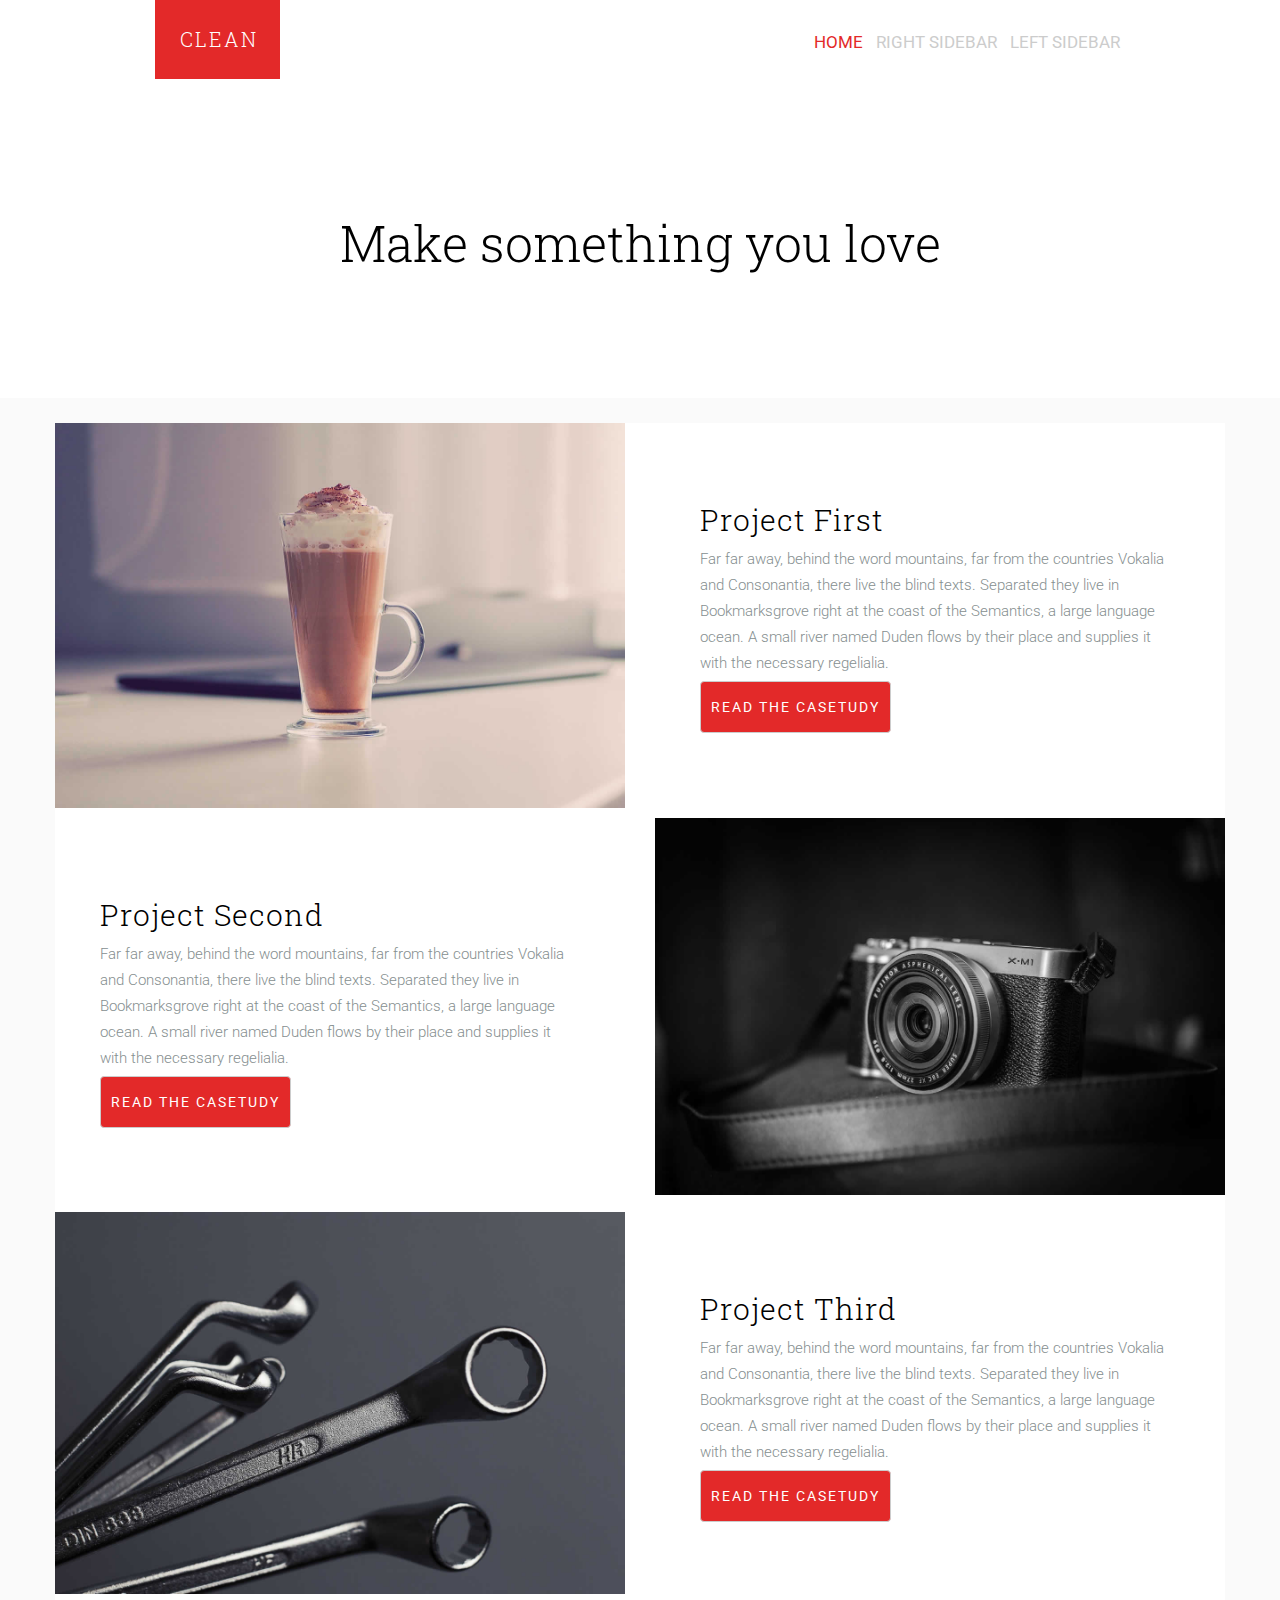
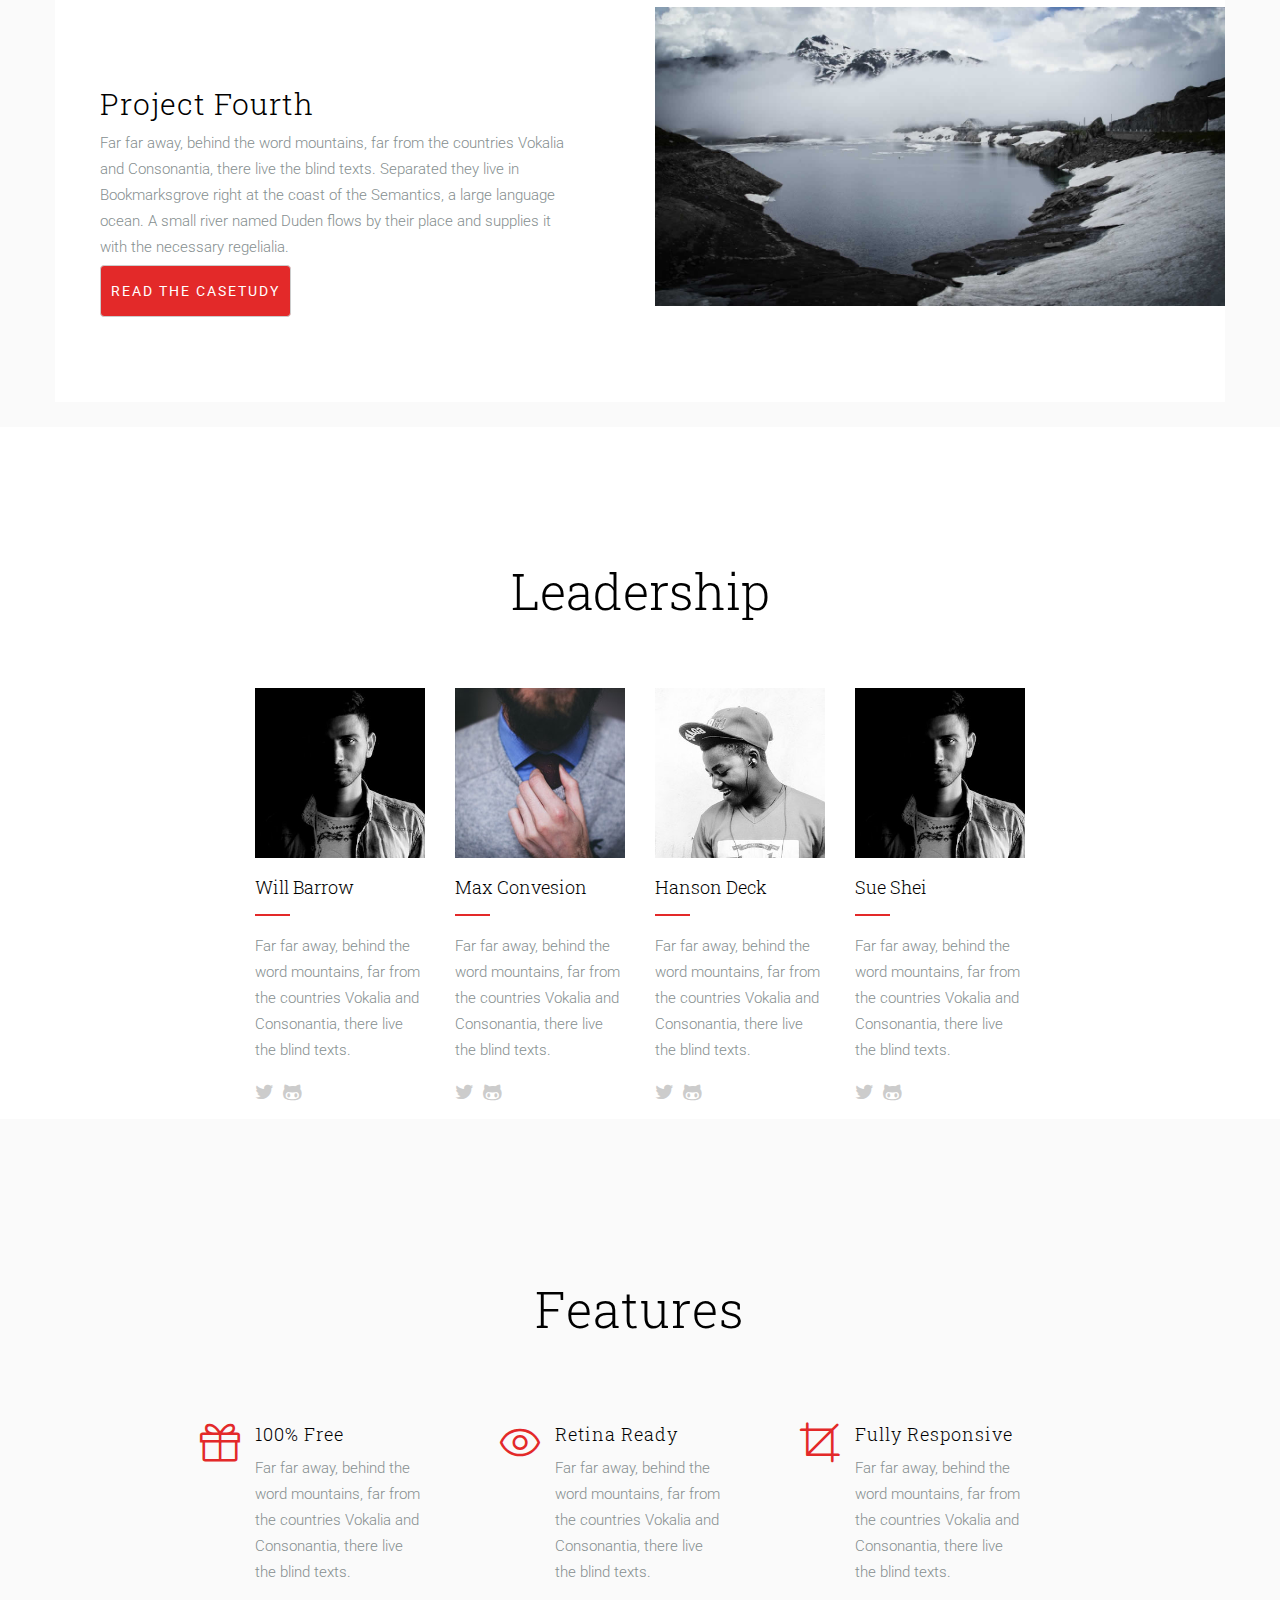
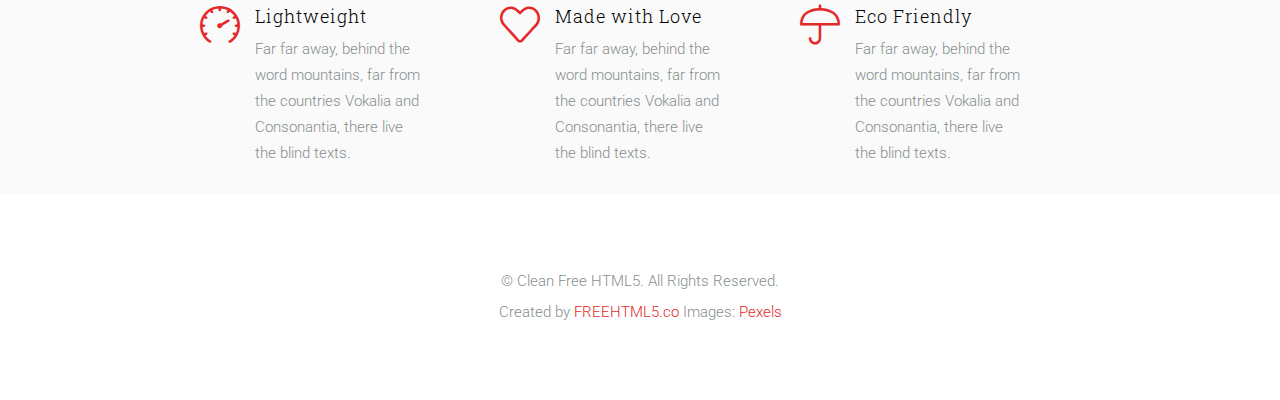
==== index.html @ eae1243b "changes with classes and styles" ====
<!doctype>
<html lang="en">
<head>
    <meta charset="UTF-8">
    <meta name="viewport"
          content="width=device-width, user-scalable=no, initial-scale=1.0, maximum-scale=1.0, minimum-scale=1.0">
    <meta http-equiv="X-UA-Compatible" content="ie=edge">
    <link href="css/bootstrap.min.css" rel="stylesheet">
    <link rel="stylesheet" type="text/css" href="css/styles.css">
    <link rel="stylesheet" type="text/css" href="css/icomoon.css">
    <link rel="stylesheet" type="text/css" href="css/animate.css">
    <link rel="stylesheet" type="text/css" href="css/simple-line-icons.css">
    <link rel="stylesheet" href="fonts/fonts-awesome/css/font-awesome.min.css">
    <link href='http://fonts.googleapis.com/css?family=Roboto:400,300,100,500' rel='stylesheet' type='text/css'>
    <link href='http://fonts.googleapis.com/css?family=Roboto+Slab:400,300,100,500' rel='stylesheet' type='text/css'>

    <title>Site_with_bootstrap</title>
</head>
<body>

<div class="container">
    <div class="row">
        <div class="col-md-1 col-md-offset-1">
            <div>CLEAN</div>
        </div>
        <div class="col-md-9">
            <ul class="list-inline">
                <li>
                    <a class="active" href="index.html">HOME</a></li>
                <li>
                    <a href="right-sidebar.html">RIGHT SIDEBAR</a></li>
                <li>
                    <a href="left-sidebar.html">LEFT SIDEBAR</a></li>
            </ul>
        </div>
    </div>
    <h1 class="center-block">Make something you love</h1>
</div>

<div class="main_col second-color-bg">
    <div class="container main-color-bg">
        <div class="row">
            <div class="col-md-6">
                <img src="img/img_1.jpg" class="img-responsive" alt="Responsive image">
            </div>
            <div class="col-md-6 padding">
                <h2>Project First</h2>
                <p>
                    Far far away, behind the word mountains, far from the countries Vokalia and Consonantia, there live
                    the blind texts. Separated they live in Bookmarksgrove right at the coast of the Semantics, a large
                    language ocean. A small river named Duden flows by their place and supplies it with the necessary
                    regelialia.
                </p>
                <p>
                    <a class="btn btn-default" href="#" role="button">READ THE CASETUDY</a>
                </p>
            </div>
        </div>


        <div class="row">
            <div class="col-md-6 padding">
                <h2>Project Second</h2>
                <p>
                    Far far away, behind the word mountains, far from the countries Vokalia and Consonantia, there live
                    the blind texts. Separated they live in Bookmarksgrove right at the coast of the Semantics, a large
                    language ocean. A small river named Duden flows by their place and supplies it with the necessary
                    regelialia.
                </p>
                <p>
                    <a class="btn btn-default" href="#" role="button">READ THE CASETUDY</a>
                </p>
            </div>
            <div class="col-md-6">
                <img src="img/img_2.jpg" class="img-responsive" alt="Responsive image">
            </div>
        </div>


        <div class="row">
            <div class="col-md-6">
                <img src="img/img_3.jpg" class="img-responsive" alt="Responsive image">
            </div>
            <div class="col-md-6 padding">
                <h2>Project Third</h2>
                <p>
                    Far far away, behind the word mountains, far from the countries Vokalia and Consonantia, there live
                    the blind texts. Separated they live in Bookmarksgrove right at the coast of the Semantics, a large
                    language ocean. A small river named Duden flows by their place and supplies it with the necessary
                    regelialia.
                </p>
                <p>
                    <a class="btn btn-default" href="#" role="button">READ THE CASETUDY</a>
                </p>
            </div>
        </div>

        <div class="row">
            <div class="col-md-6 padding">
                <h2>Project Fourth</h2>
                <p>
                    Far far away, behind the word mountains, far from the countries Vokalia and Consonantia, there live
                    the blind texts. Separated they live in Bookmarksgrove right at the coast of the Semantics, a large
                    language ocean. A small river named Duden flows by their place and supplies it with the necessary
                    regelialia.
                </p>
                <p>
                    <a class="btn btn-default" href="#" role="button">READ THE CASETUDY</a>
                </p>
            </div>
            <div class="col-md-6">
                <img src="img/img_4.jpg" class="img-responsive" alt="Responsive image">
            </div>
        </div>
    </div>
</div>

<div class="container">
    <h1 class="center-block padding-bottom">Leadership</h1>
    <div class="row inline-img">

        <div class="col-md-2 col-md-offset-2">
            <img src="img/user.jpg" class="img-responsive" alt="Responsive image">
            <h3>Will Barrow</h3>
            <p>Far far away, behind the word mountains, far from the countries Vokalia and Consonantia, there live the
                blind texts.</p>
            <a href="#"><i class="fa fa-twitter" aria-hidden="true"></i></a>
            <a href="#"><i class="fa fa-github-alt" aria-hidden="true"></i></a>
        </div>
        <div class="col-md-2">
            <img src="img/user_2.jpg" class="img-responsive" alt="Responsive image">
            <h3>Max Convesion</h3>
            <p>Far far away, behind the word mountains, far from the countries Vokalia and Consonantia, there live the
                blind texts.</p>
            <a href="#"><i class="fa fa-twitter" aria-hidden="true"></i></a>
            <a href="#"><i class="fa fa-github-alt" aria-hidden="true"></i></a>
        </div>
        <div class="col-md-2 ">
            <img src="img/user_3.jpg" class="img-responsive" alt="Responsive image">
            <h3>Hanson Deck</h3>
            <p>Far far away, behind the word mountains, far from the countries Vokalia and Consonantia, there live the
                blind texts.</p>
            <a href="#"><i class="fa fa-twitter" aria-hidden="true"></i></a>
            <a href="#"><i class="fa fa-github-alt" aria-hidden="true"></i></a>
        </div>
        <div class="col-md-2 ">
            <img src="img/user.jpg" class="img-responsive" alt="Responsive image">
            <h3>Sue Shei</h3>
            <p>Far far away, behind the word mountains, far from the countries Vokalia and Consonantia, there live the
                blind texts.</p>
            <a href="#"><i class="fa fa-twitter" aria-hidden="true"></i></a>
            <a href="#"><i class="fa fa-github-alt" aria-hidden="true"></i></a>
        </div>

    </div>
</div>
<div class="main_col second-color-bg">
    <div class="container ">
        <h1 class="center-block padding-bottom">Features</h1>
        <div class="row columns">

            <div class="col-md-2 col-md-offset-2">
                <i class="icon-present"></i>
                <h3>100% Free</h3>
                <p>Far far away, behind the word mountains, far from the countries Vokalia and Consonantia, there
                    live the blind texts.</p>
            </div>
            <div class="col-md-2 col-md-offset-1">
                <i class="icon-eye"></i>
                <div><h3>Retina Ready</h3>
                    <p>Far far away, behind the word mountains, far from the countries Vokalia and Consonantia, there
                        live
                        the blind texts.</p>
                </div>
            </div>
            <div class="col-md-2 col-md-offset-1">
                <div><i class="icon-crop"></i></div>
                <div><h3>Fully Responsive</h3>
                    <p>Far far away, behind the word mountains, far from the countries Vokalia and Consonantia, there
                        live
                        the blind texts.</p>
                </div>
            </div>
        </div>
        <div class="row columns">
            <div class="col-md-2 col-md-offset-2">
                <div><i class="icon-speedometer"></i></div>
                <div><h3>Lightweight</h3>
                    <p>Far far away, behind the word mountains, far from the countries Vokalia and Consonantia, there
                        live
                        the blind texts.</p>
                </div>
            </div>
            <div class="col-md-2 col-md-offset-1">
                <div><i class="icon-heart"></i></div>
                <div><h3>Made with Love</h3>
                    <p>Far far away, behind the word mountains, far from the countries Vokalia and Consonantia, there
                        live
                        the blind texts.</p>
                </div>
            </div>
            <div class="col-md-2 col-md-offset-1">
                <div><i class="icon-umbrella"></i></div>
                <div><h3>Eco Friendly</h3>
                    <p>Far far away, behind the word mountains, far from the countries Vokalia and Consonantia, there
                        live
                        the blind texts.</p>
                </div>
            </div>
        </div>
    </div>

</div>

<footer class="text-center">
    <div><p>© Clean Free HTML5. All Rights Reserved.</p>
        <p>  Created by
            <a href="http://freehtml5.co/"> FREEHTML5.co</a> Images: <a href="http://pexels.com/"> Pexels</a></p>
    </div>
</footer>
</body>
</html>
---- css/styles.css ----
@font-face {
    font-family: 'icomoon';
    src: url("../fonts/icomoon/icomoon.eot");
    src: url("../fonts/icomoon/icomoon.eot") format("embedded-opentype"),
    url("../fonts/icomoon/icomoon.ttf") format("truetype"),
    url("../fonts/icomoon/icomoon.woff") format("woff"),
    url("../fonts/icomoon/icomoon.svg") format("svg");
    font-weight: normal;
    font-style: normal;
}
body {
    font-family: "Roboto", arial, sans-serif;
    font-weight: 300;
    color: #868f90;

    /*-webkit-tap-highlight-color: transparent; стосується моб девайсів,
    при тапі на лін появляється бек граунд і при відпущенні він зникає. ця поведінка
    є дефолтною і щоб цю підсвітку забрати потрібне це правило*/
}
h1, h2, h3{
    font-family: "Roboto Slab", arial, sans-serif;
    font-weight: 300;
    color: #000;
}
h2{
    font-size: 30px;
}
h3{
    font-size: 18px;
}
.col-md-1 div{
    border-radius: 0;
    background-color: #e32929;
    color: white;
    padding:25px;
    font-size: 20px;
    font-family: "Roboto Slab", arial, sans-serif;
    letter-spacing: 2px;
    width: 125px;
}
.list-inline{
    text-align: right;
    padding-top: 30px;
}

.list-inline li{
    font-size: 17px;
    font-weight: 400;
}

.center-block{
    text-align: center;
    color: #000;
    font-size: 50px;
    font-family: "Roboto Slab", arial, sans-serif;
    padding: 10% 0;
}
.list-inline li a:hover, .list-inline li a.active{
    color: #e32929;
}
.list-inline a, .list-inline a:focus, .list-inline a:active, .list-inline a:visited, .list-inline a:hover {
    text-decoration: none;
}
.list-inline a{
    color: #ccc;
}
.second-color-bg {
    background-color: #fafafa;
}
.main_col{
    padding: 2% 0;
}
.main_col .container{
    letter-spacing: 1px;
}
.container p, .main_col p{
    font-size: 20px;
    margin: 5% 0;
    line-height: 36px;
}
.padding{
    padding: 5%;
}
.container{
    padding: 0;
}
.btn{
    background: #e32929;
    margin-bottom: 20px;
    padding: 15px 10px;
    color: #fff;
    letter-spacing: 2px;
}

.inline-img div{
    display: inline-block;
    vertical-align: top;
}
.inline-img .col-md-2 h3:after {
    content: "";
    display: block;
    background-color: #e32929;
    width:35px;
    height: 2px;
    margin: 10% 0;
}
.padding-bottom{
    padding-bottom: 5%;
}
.inline-img p{
    font-size: 15px;
    line-height: 28px;
}
.fa{
    font-size: 20px !important;
    color: #ccc;
    padding: 10% 0;
}
i{
    width: 25px;
    line-height:36px;
}
.columns p, .container p{
    font-size: 15px;
    line-height: 26px;
}
.col-md-2{
    position: relative;
}
.columns i{
    position: absolute;
    left: -20%;
    top: 10%;
    font-size: 40px;
    color: #e32929;
}

footer div{
    margin: 6% 0;
}
footer a:link{
    color: #e32929;
}
footer p{
    font-size: 15px ;
}
/*left and right sidebar*/
.list-check{
    padding: 10px 0;
}
.list-check li:before{
    content: "\e042";
    font-family: 'icomoon';
    position: absolute;
    top: 0;
    left: 0;
    font-size: 18px;
    color: #ccc;
}
.list-check li {
    padding-left: 25px !important;
    position: relative;
    display: block;
    margin-bottom: 10px !important;
    line-height: 20px;
}

.container p, .list-check{
    margin: 1% 0;
    letter-spacing: 0;
}
.col-md-3{
    padding: 0 30px;
}
.main-color-bg{
    background-color: #ffffff !important;
}
---- css/icomoon.css ----
@font-face {
	font-family: 'icomoon';
	src:url('../fonts/icomoon/icomoon.eot?srf3rx');
	src:url('../fonts/icomoon/icomoon.eot?srf3rx#iefix') format('embedded-opentype'),
		url('../fonts/icomoon/icomoon.ttf?srf3rx') format('truetype'),
		url('../fonts/icomoon/icomoon.woff?srf3rx') format('woff'),
		url('../fonts/icomoon/icomoon.svg?srf3rx#icomoon') format('svg');
	font-weight: normal;
	font-style: normal;
}

[class^="icon-"], [class*=" icon-"] {
	font-family: 'icomoon';
	speak: none;
	font-style: normal;
	font-weight: normal;
	font-variant: normal;
	text-transform: none;
	line-height: 1;

	/* Better Font Rendering =========== */
	-webkit-font-smoothing: antialiased;
	-moz-osx-font-smoothing: grayscale;
}

.icon-add-to-list:before {
	content: "\e600";
}
.icon-classic-computer:before {
	content: "\e601";
}
.icon-controller-fast-backward:before {
	content: "\e602";
}
.icon-creative-commons-attribution:before {
	content: "\e603";
}
.icon-creative-commons-noderivs:before {
	content: "\e604";
}
.icon-creative-commons-noncommercial-eu:before {
	content: "\e605";
}
.icon-creative-commons-noncommercial-us:before {
	content: "\e606";
}
.icon-creative-commons-public-domain:before {
	content: "\e607";
}
.icon-creative-commons-remix:before {
	content: "\e608";
}
.icon-creative-commons-share:before {
	content: "\e609";
}
.icon-creative-commons-sharealike:before {
	content: "\e60a";
}
.icon-creative-commons:before {
	content: "\e60b";
}
.icon-document-landscape:before {
	content: "\e60c";
}
.icon-remove-user:before {
	content: "\e60d";
}
.icon-warning:before {
	content: "\e60e";
}
.icon-arrow-bold-down:before {
	content: "\e60f";
}
.icon-arrow-bold-left:before {
	content: "\e610";
}
.icon-arrow-bold-right:before {
	content: "\e611";
}
.icon-arrow-bold-up:before {
	content: "\e612";
}
.icon-arrow-down:before {
	content: "\e613";
}
.icon-arrow-left:before {
	content: "\e614";
}
.icon-arrow-long-down:before {
	content: "\e615";
}
.icon-arrow-long-left:before {
	content: "\e616";
}
.icon-arrow-long-right:before {
	content: "\e617";
}
.icon-arrow-long-up:before {
	content: "\e618";
}
.icon-arrow-right:before {
	content: "\e619";
}
.icon-arrow-up:before {
	content: "\e61a";
}
.icon-arrow-with-circle-down:before {
	content: "\e61b";
}
.icon-arrow-with-circle-left:before {
	content: "\e61c";
}
.icon-arrow-with-circle-right:before {
	content: "\e61d";
}
.icon-arrow-with-circle-up:before {
	content: "\e61e";
}
.icon-bookmark:before {
	content: "\e61f";
}
.icon-bookmarks:before {
	content: "\e620";
}
.icon-chevron-down:before {
	content: "\e621";
}
.icon-chevron-left:before {
	content: "\e622";
}
.icon-chevron-right:before {
	content: "\e623";
}
.icon-chevron-small-down:before {
	content: "\e624";
}
.icon-chevron-small-left:before {
	content: "\e625";
}
.icon-chevron-small-right:before {
	content: "\e626";
}
.icon-chevron-small-up:before {
	content: "\e627";
}
.icon-chevron-thin-down:before {
	content: "\e628";
}
.icon-chevron-thin-left:before {
	content: "\e629";
}
.icon-chevron-thin-right:before {
	content: "\e62a";
}
.icon-chevron-thin-up:before {
	content: "\e62b";
}
.icon-chevron-up:before {
	content: "\e62c";
}
.icon-chevron-with-circle-down:before {
	content: "\e62d";
}
.icon-chevron-with-circle-left:before {
	content: "\e62e";
}
.icon-chevron-with-circle-right:before {
	content: "\e62f";
}
.icon-chevron-with-circle-up:before {
	content: "\e630";
}
.icon-cloud:before {
	content: "\e631";
}
.icon-controller-fast-forward:before {
	content: "\e632";
}
.icon-controller-jump-to-start:before {
	content: "\e633";
}
.icon-controller-next:before {
	content: "\e634";
}
.icon-controller-paus:before {
	content: "\e635";
}
.icon-controller-play:before {
	content: "\e636";
}
.icon-controller-record:before {
	content: "\e637";
}
.icon-controller-stop:before {
	content: "\e638";
}
.icon-controller-volume:before {
	content: "\e639";
}
.icon-dot-single:before {
	content: "\e63a";
}
.icon-dots-three-horizontal:before {
	content: "\e63b";
}
.icon-dots-three-vertical:before {
	content: "\e63c";
}
.icon-dots-two-horizontal:before {
	content: "\e63d";
}
.icon-dots-two-vertical:before {
	content: "\e63e";
}
.icon-download:before {
	content: "\e63f";
}
.icon-emoji-flirt:before {
	content: "\e640";
}
.icon-flow-branch:before {
	content: "\e641";
}
.icon-flow-cascade:before {
	content: "\e642";
}
.icon-flow-line:before {
	content: "\e643";
}
.icon-flow-parallel:before {
	content: "\e644";
}
.icon-flow-tree:before {
	content: "\e645";
}
.icon-install:before {
	content: "\e646";
}
.icon-layers:before {
	content: "\e647";
}
.icon-open-book:before {
	content: "\e648";
}
.icon-resize-100:before {
	content: "\e649";
}
.icon-resize-full-screen:before {
	content: "\e64a";
}
.icon-save:before {
	content: "\e64b";
}
.icon-select-arrows:before {
	content: "\e64c";
}
.icon-sound-mute:before {
	content: "\e64d";
}
.icon-sound:before {
	content: "\e64e";
}
.icon-trash:before {
	content: "\e64f";
}
.icon-triangle-down:before {
	content: "\e650";
}
.icon-triangle-left:before {
	content: "\e651";
}
.icon-triangle-right:before {
	content: "\e652";
}
.icon-triangle-up:before {
	content: "\e653";
}
.icon-uninstall:before {
	content: "\e654";
}
.icon-upload-to-cloud:before {
	content: "\e655";
}
.icon-upload:before {
	content: "\e656";
}
.icon-add-user:before {
	content: "\e657";
}
.icon-address:before {
	content: "\e658";
}
.icon-adjust:before {
	content: "\e659";
}
.icon-air:before {
	content: "\e65a";
}
.icon-aircraft-landing:before {
	content: "\e65b";
}
.icon-aircraft-take-off:before {
	content: "\e65c";
}
.icon-aircraft:before {
	content: "\e65d";
}
.icon-align-bottom:before {
	content: "\e65e";
}
.icon-align-horizontal-middle:before {
	content: "\e65f";
}
.icon-align-left:before {
	content: "\e660";
}
.icon-align-right:before {
	content: "\e661";
}
.icon-align-top:before {
	content: "\e662";
}
.icon-align-vertical-middle:before {
	content: "\e663";
}
.icon-archive:before {
	content: "\e664";
}
.icon-area-graph:before {
	content: "\e665";
}
.icon-attachment:before {
	content: "\e666";
}
.icon-awareness-ribbon:before {
	content: "\e667";
}
.icon-back-in-time:before {
	content: "\e668";
}
.icon-back:before {
	content: "\e669";
}
.icon-bar-graph:before {
	content: "\e66a";
}
.icon-battery:before {
	content: "\e66b";
}
.icon-beamed-note:before {
	content: "\e66c";
}
.icon-bell:before {
	content: "\e66d";
}
.icon-blackboard:before {
	content: "\e66e";
}
.icon-block:before {
	content: "\e66f";
}
.icon-book:before {
	content: "\e670";
}
.icon-bowl:before {
	content: "\e671";
}
.icon-box:before {
	content: "\e672";
}
.icon-briefcase:before {
	content: "\e673";
}
.icon-browser:before {
	content: "\e674";
}
.icon-brush:before {
	content: "\e675";
}
.icon-bucket:before {
	content: "\e676";
}
.icon-cake:before {
	content: "\e677";
}
.icon-calculator:before {
	content: "\e678";
}
.icon-calendar:before {
	content: "\e679";
}
.icon-camera:before {
	content: "\e67a";
}
.icon-ccw:before {
	content: "\e67b";
}
.icon-chat:before {
	content: "\e67c";
}
.icon-check:before {
	content: "\e67d";
}
.icon-circle-with-cross:before {
	content: "\e67e";
}
.icon-circle-with-minus:before {
	content: "\e67f";
}
.icon-circle-with-plus:before {
	content: "\e680";
}
.icon-circle:before {
	content: "\e681";
}
.icon-circular-graph:before {
	content: "\e682";
}
.icon-clapperboard:before {
	content: "\e683";
}
.icon-clipboard:before {
	content: "\e684";
}
.icon-clock:before {
	content: "\e685";
}
.icon-code:before {
	content: "\e686";
}
.icon-cog:before {
	content: "\e687";
}
.icon-colours:before {
	content: "\e688";
}
.icon-compass:before {
	content: "\e689";
}
.icon-copy:before {
	content: "\e68a";
}
.icon-credit-card:before {
	content: "\e68b";
}
.icon-credit:before {
	content: "\e68c";
}
.icon-cross:before {
	content: "\e68d";
}
.icon-cup:before {
	content: "\e68e";
}
.icon-cw:before {
	content: "\e68f";
}
.icon-cycle:before {
	content: "\e690";
}
.icon-database:before {
	content: "\e691";
}
.icon-dial-pad:before {
	content: "\e692";
}
.icon-direction:before {
	content: "\e693";
}
.icon-document:before {
	content: "\e694";
}
.icon-documents:before {
	content: "\e695";
}
.icon-drink:before {
	content: "\e696";
}
.icon-drive:before {
	content: "\e697";
}
.icon-drop:before {
	content: "\e698";
}
.icon-edit:before {
	content: "\e699";
}
.icon-email:before {
	content: "\e69a";
}
.icon-emoji-happy:before {
	content: "\e69b";
}
.icon-emoji-neutral:before {
	content: "\e69c";
}
.icon-emoji-sad:before {
	content: "\e69d";
}
.icon-erase:before {
	content: "\e69e";
}
.icon-eraser:before {
	content: "\e69f";
}
.icon-export:before {
	content: "\e6a0";
}
.icon-eye:before {
	content: "\e6a1";
}
.icon-feather:before {
	content: "\e6a2";
}
.icon-flag:before {
	content: "\e6a3";
}
.icon-flash:before {
	content: "\e6a4";
}
.icon-flashlight:before {
	content: "\e6a5";
}
.icon-flat-brush:before {
	content: "\e6a6";
}
.icon-folder-images:before {
	content: "\e6a7";
}
.icon-folder-music:before {
	content: "\e6a8";
}
.icon-folder-video:before {
	content: "\e6a9";
}
.icon-folder:before {
	content: "\e6aa";
}
.icon-forward:before {
	content: "\e6ab";
}
.icon-funnel:before {
	content: "\e6ac";
}
.icon-game-controller:before {
	content: "\e6ad";
}
.icon-gauge:before {
	content: "\e6ae";
}
.icon-globe:before {
	content: "\e6af";
}
.icon-graduation-cap:before {
	content: "\e6b0";
}
.icon-grid:before {
	content: "\e6b1";
}
.icon-hair-cross:before {
	content: "\e6b2";
}
.icon-hand:before {
	content: "\e6b3";
}
.icon-heart-outlined:before {
	content: "\e6b4";
}
.icon-heart:before {
	content: "\e6b5";
}
.icon-help-with-circle:before {
	content: "\e6b6";
}
.icon-help:before {
	content: "\e6b7";
}
.icon-home:before {
	content: "\e6b8";
}
.icon-hour-glass:before {
	content: "\e6b9";
}
.icon-image-inverted:before {
	content: "\e6ba";
}
.icon-image:before {
	content: "\e6bb";
}
.icon-images:before {
	content: "\e6bc";
}
.icon-inbox:before {
	content: "\e6bd";
}
.icon-infinity:before {
	content: "\e6be";
}
.icon-info-with-circle:before {
	content: "\e6bf";
}
.icon-info:before {
	content: "\e6c0";
}
.icon-key:before {
	content: "\e6c1";
}
.icon-keyboard:before {
	content: "\e6c2";
}
.icon-lab-flask:before {
	content: "\e6c3";
}
.icon-landline:before {
	content: "\e6c4";
}
.icon-language:before {
	content: "\e6c5";
}
.icon-laptop:before {
	content: "\e6c6";
}
.icon-leaf:before {
	content: "\e6c7";
}
.icon-level-down:before {
	content: "\e6c8";
}
.icon-level-up:before {
	content: "\e6c9";
}
.icon-lifebuoy:before {
	content: "\e6ca";
}
.icon-light-bulb:before {
	content: "\e6cb";
}
.icon-light-down:before {
	content: "\e6cc";
}
.icon-light-up:before {
	content: "\e6cd";
}
.icon-line-graph:before {
	content: "\e6ce";
}
.icon-link:before {
	content: "\e6cf";
}
.icon-list:before {
	content: "\e6d0";
}
.icon-location-pin:before {
	content: "\e6d1";
}
.icon-location:before {
	content: "\e6d2";
}
.icon-lock-open:before {
	content: "\e6d3";
}
.icon-lock:before {
	content: "\e6d4";
}
.icon-log-out:before {
	content: "\e6d5";
}
.icon-login:before {
	content: "\e6d6";
}
.icon-loop:before {
	content: "\e6d7";
}
.icon-magnet:before {
	content: "\e6d8";
}
.icon-magnifying-glass:before {
	content: "\e6d9";
}
.icon-mail:before {
	content: "\e6da";
}
.icon-man:before {
	content: "\e6db";
}
.icon-map:before {
	content: "\e6dc";
}
.icon-mask:before {
	content: "\e6dd";
}
.icon-medal:before {
	content: "\e6de";
}
.icon-megaphone:before {
	content: "\e6df";
}
.icon-menu:before {
	content: "\e6e0";
}
.icon-message:before {
	content: "\e6e1";
}
.icon-mic:before {
	content: "\e6e2";
}
.icon-minus:before {
	content: "\e6e3";
}
.icon-mobile:before {
	content: "\e6e4";
}
.icon-modern-mic:before {
	content: "\e6e5";
}
.icon-moon:before {
	content: "\e6e6";
}
.icon-mouse:before {
	content: "\e6e7";
}
.icon-music:before {
	content: "\e6e8";
}
.icon-network:before {
	content: "\e6e9";
}
.icon-new-message:before {
	content: "\e6ea";
}
.icon-new:before {
	content: "\e6eb";
}
.icon-news:before {
	content: "\e6ec";
}
.icon-note:before {
	content: "\e6ed";
}
.icon-notification:before {
	content: "\e6ee";
}
.icon-old-mobile:before {
	content: "\e6ef";
}
.icon-old-phone:before {
	content: "\e6f0";
}
.icon-palette:before {
	content: "\e6f1";
}
.icon-paper-plane:before {
	content: "\e6f2";
}
.icon-pencil:before {
	content: "\e6f3";
}
.icon-phone:before {
	content: "\e6f4";
}
.icon-pie-chart:before {
	content: "\e6f5";
}
.icon-pin:before {
	content: "\e6f6";
}
.icon-plus:before {
	content: "\e6f7";
}
.icon-popup:before {
	content: "\e6f8";
}
.icon-power-plug:before {
	content: "\e6f9";
}
.icon-price-ribbon:before {
	content: "\e6fa";
}
.icon-price-tag:before {
	content: "\e6fb";
}
.icon-print:before {
	content: "\e6fc";
}
.icon-progress-empty:before {
	content: "\e6fd";
}
.icon-progress-full:before {
	content: "\e6fe";
}
.icon-progress-one:before {
	content: "\e6ff";
}
.icon-progress-two:before {
	content: "\e700";
}
.icon-publish:before {
	content: "\e701";
}
.icon-quote:before {
	content: "\e702";
}
.icon-radio:before {
	content: "\e703";
}
.icon-reply-all:before {
	content: "\e704";
}
.icon-reply:before {
	content: "\e705";
}
.icon-retweet:before {
	content: "\e706";
}
.icon-rocket:before {
	content: "\e707";
}
.icon-round-brush:before {
	content: "\e708";
}
.icon-rss:before {
	content: "\e709";
}
.icon-ruler:before {
	content: "\e70a";
}
.icon-scissors:before {
	content: "\e70b";
}
.icon-share-alternitive:before {
	content: "\e70c";
}
.icon-share:before {
	content: "\e70d";
}
.icon-shareable:before {
	content: "\e70e";
}
.icon-shield:before {
	content: "\e70f";
}
.icon-shop:before {
	content: "\e710";
}
.icon-shopping-bag:before {
	content: "\e711";
}
.icon-shopping-basket:before {
	content: "\e712";
}
.icon-shopping-cart:before {
	content: "\e713";
}
.icon-shuffle:before {
	content: "\e714";
}
.icon-signal:before {
	content: "\e715";
}
.icon-sound-mix:before {
	content: "\e716";
}
.icon-sports-club:before {
	content: "\e717";
}
.icon-spreadsheet:before {
	content: "\e718";
}
.icon-squared-cross:before {
	content: "\e719";
}
.icon-squared-minus:before {
	content: "\e71a";
}
.icon-squared-plus:before {
	content: "\e71b";
}
.icon-star-outlined:before {
	content: "\e71c";
}
.icon-star:before {
	content: "\e71d";
}
.icon-stopwatch:before {
	content: "\e71e";
}
.icon-suitcase:before {
	content: "\e71f";
}
.icon-swap:before {
	content: "\e720";
}
.icon-sweden:before {
	content: "\e721";
}
.icon-switch:before {
	content: "\e722";
}
.icon-tablet:before {
	content: "\e723";
}
.icon-tag:before {
	content: "\e724";
}
.icon-text-document-inverted:before {
	content: "\e725";
}
.icon-text-document:before {
	content: "\e726";
}
.icon-text:before {
	content: "\e727";
}
.icon-thermometer:before {
	content: "\e728";
}
.icon-thumbs-down:before {
	content: "\e729";
}
.icon-thumbs-up:before {
	content: "\e72a";
}
.icon-thunder-cloud:before {
	content: "\e72b";
}
.icon-ticket:before {
	content: "\e72c";
}
.icon-time-slot:before {
	content: "\e72d";
}
.icon-tools:before {
	content: "\e72e";
}
.icon-traffic-cone:before {
	content: "\e72f";
}
.icon-tree:before {
	content: "\e730";
}
.icon-trophy:before {
	content: "\e731";
}
.icon-tv:before {
	content: "\e732";
}
.icon-typing:before {
	content: "\e733";
}
.icon-unread:before {
	content: "\e734";
}
.icon-untag:before {
	content: "\e735";
}
.icon-user:before {
	content: "\e736";
}
.icon-users:before {
	content: "\e737";
}
.icon-v-card:before {
	content: "\e738";
}
.icon-video:before {
	content: "\e739";
}
.icon-vinyl:before {
	content: "\e73a";
}
.icon-voicemail:before {
	content: "\e73b";
}
.icon-wallet:before {
	content: "\e73c";
}
.icon-water:before {
	content: "\e73d";
}
.icon-px-with-circle:before {
	content: "\e73e";
}
.icon-px:before {
	content: "\e73f";
}
.icon-basecamp:before {
	content: "\e740";
}
.icon-behance:before {
	content: "\e741";
}
.icon-creative-cloud:before {
	content: "\e742";
}
.icon-dropbox:before {
	content: "\e743";
}
.icon-evernote:before {
	content: "\e744";
}
.icon-flattr:before {
	content: "\e745";
}
.icon-foursquare:before {
	content: "\e746";
}
.icon-google-drive:before {
	content: "\e747";
}
.icon-google-hangouts:before {
	content: "\e748";
}
.icon-grooveshark:before {
	content: "\e749";
}
.icon-icloud:before {
	content: "\e74a";
}
.icon-mixi:before {
	content: "\e74b";
}
.icon-onedrive:before {
	content: "\e74c";
}
.icon-paypal:before {
	content: "\e74d";
}
.icon-picasa:before {
	content: "\e74e";
}
.icon-qq:before {
	content: "\e74f";
}
.icon-rdio-with-circle:before {
	content: "\e750";
}
.icon-renren:before {
	content: "\e751";
}
.icon-scribd:before {
	content: "\e752";
}
.icon-sina-weibo:before {
	content: "\e753";
}
.icon-skype-with-circle:before {
	content: "\e754";
}
.icon-skype:before {
	content: "\e755";
}
.icon-slideshare:before {
	content: "\e756";
}
.icon-smashing:before {
	content: "\e757";
}
.icon-soundcloud:before {
	content: "\e758";
}
.icon-spotify-with-circle:before {
	content: "\e759";
}
.icon-spotify:before {
	content: "\e75a";
}
.icon-swarm:before {
	content: "\e75b";
}
.icon-vine-with-circle:before {
	content: "\e75c";
}
.icon-vine:before {
	content: "\e75d";
}
.icon-vk-alternitive:before {
	content: "\e75e";
}
.icon-vk-with-circle:before {
	content: "\e75f";
}
.icon-vk:before {
	content: "\e760";
}
.icon-xing-with-circle:before {
	content: "\e761";
}
.icon-xing:before {
	content: "\e762";
}
.icon-yelp:before {
	content: "\e763";
}
.icon-dribbble-with-circle:before {
	content: "\e764";
}
.icon-dribbble:before {
	content: "\e765";
}
.icon-facebook-with-circle:before {
	content: "\e766";
}
.icon-facebook:before {
	content: "\e767";
}
.icon-flickr-with-circle:before {
	content: "\e768";
}
.icon-flickr:before {
	content: "\e769";
}
.icon-github-with-circle:before {
	content: "\e76a";
}
.icon-github:before {
	content: "\e76b";
}
.icon-google-with-circle:before {
	content: "\e76c";
}
.icon-google:before {
	content: "\e76d";
}
.icon-instagram-with-circle:before {
	content: "\e76e";
}
.icon-instagram:before {
	content: "\e76f";
}
.icon-lastfm-with-circle:before {
	content: "\e770";
}
.icon-lastfm:before {
	content: "\e771";
}
.icon-linkedin-with-circle:before {
	content: "\e772";
}
.icon-linkedin:before {
	content: "\e773";
}
.icon-pinterest-with-circle:before {
	content: "\e774";
}
.icon-pinterest:before {
	content: "\e775";
}
.icon-rdio:before {
	content: "\e776";
}
.icon-stumbleupon-with-circle:before {
	content: "\e777";
}
.icon-stumbleupon:before {
	content: "\e778";
}
.icon-tumblr-with-circle:before {
	content: "\e779";
}
.icon-tumblr:before {
	content: "\e77a";
}
.icon-twitter-with-circle:before {
	content: "\e77b";
}
.icon-twitter:before {
	content: "\e77c";
}
.icon-vimeo-with-circle:before {
	content: "\e77d";
}
.icon-vimeo:before {
	content: "\e77e";
}
.icon-youtube-with-circle:before {
	content: "\e77f";
}
.icon-youtube:before {
	content: "\e780";
}
.icon-eye2:before {
	content: "\e000";
}
.icon-paper-clip:before {
	content: "\e001";
}
.icon-mail2:before {
	content: "\e002";
}
.icon-toggle:before {
	content: "\e003";
}
.icon-layout:before {
	content: "\e004";
}
.icon-link2:before {
	content: "\e005";
}
.icon-bell2:before {
	content: "\e006";
}
.icon-lock2:before {
	content: "\e007";
}
.icon-unlock:before {
	content: "\e008";
}
.icon-ribbon:before {
	content: "\e009";
}
.icon-image2:before {
	content: "\e010";
}
.icon-signal2:before {
	content: "\e011";
}
.icon-target:before {
	content: "\e012";
}
.icon-clipboard2:before {
	content: "\e013";
}
.icon-clock2:before {
	content: "\e014";
}
.icon-watch:before {
	content: "\e015";
}
.icon-air-play:before {
	content: "\e016";
}
.icon-camera2:before {
	content: "\e017";
}
.icon-video2:before {
	content: "\e018";
}
.icon-disc:before {
	content: "\e019";
}
.icon-printer:before {
	content: "\e020";
}
.icon-monitor:before {
	content: "\e021";
}
.icon-server:before {
	content: "\e022";
}
.icon-cog2:before {
	content: "\e023";
}
.icon-heart2:before {
	content: "\e024";
}
.icon-paragraph:before {
	content: "\e025";
}
.icon-align-justify:before {
	content: "\e026";
}
.icon-align-left2:before {
	content: "\e027";
}
.icon-align-center:before {
	content: "\e028";
}
.icon-align-right2:before {
	content: "\e029";
}
.icon-book2:before {
	content: "\e030";
}
.icon-layers2:before {
	content: "\e031";
}
.icon-stack:before {
	content: "\e032";
}
.icon-stack-2:before {
	content: "\e033";
}
.icon-paper:before {
	content: "\e034";
}
.icon-paper-stack:before {
	content: "\e035";
}
.icon-search:before {
	content: "\e036";
}
.icon-zoom-in:before {
	content: "\e037";
}
.icon-zoom-out:before {
	content: "\e038";
}
.icon-reply2:before {
	content: "\e039";
}
.icon-circle-plus:before {
	content: "\e040";
}
.icon-circle-minus:before {
	content: "\e041";
}
.icon-circle-check:before {
	content: "\e042";
}
.icon-circle-cross:before {
	content: "\e043";
}
.icon-square-plus:before {
	content: "\e044";
}
.icon-square-minus:before {
	content: "\e045";
}
.icon-square-check:before {
	content: "\e046";
}
.icon-square-cross:before {
	content: "\e047";
}
.icon-microphone:before {
	content: "\e048";
}
.icon-record:before {
	content: "\e049";
}
.icon-skip-back:before {
	content: "\e050";
}
.icon-rewind:before {
	content: "\e051";
}
.icon-play:before {
	content: "\e052";
}
.icon-pause:before {
	content: "\e053";
}
.icon-stop:before {
	content: "\e054";
}
.icon-fast-forward:before {
	content: "\e055";
}
.icon-skip-forward:before {
	content: "\e056";
}
.icon-shuffle2:before {
	content: "\e057";
}
.icon-repeat:before {
	content: "\e058";
}
.icon-folder2:before {
	content: "\e059";
}
.icon-umbrella:before {
	content: "\e060";
}
.icon-moon2:before {
	content: "\e061";
}
.icon-thermometer2:before {
	content: "\e062";
}
.icon-drop2:before {
	content: "\e063";
}
.icon-sun:before {
	content: "\e064";
}
.icon-cloud2:before {
	content: "\e065";
}
.icon-cloud-upload:before {
	content: "\e066";
}
.icon-cloud-download:before {
	content: "\e067";
}
.icon-upload2:before {
	content: "\e068";
}
.icon-download2:before {
	content: "\e069";
}
.icon-location2:before {
	content: "\e070";
}
.icon-location-2:before {
	content: "\e071";
}
.icon-map2:before {
	content: "\e072";
}
.icon-battery2:before {
	content: "\e073";
}
.icon-head:before {
	content: "\e074";
}
.icon-briefcase2:before {
	content: "\e075";
}
.icon-speech-bubble:before {
	content: "\e076";
}
.icon-anchor:before {
	content: "\e077";
}
.icon-globe2:before {
	content: "\e078";
}
.icon-box2:before {
	content: "\e079";
}
.icon-reload:before {
	content: "\e080";
}
.icon-share2:before {
	content: "\e081";
}
.icon-marquee:before {
	content: "\e082";
}
.icon-marquee-plus:before {
	content: "\e083";
}
.icon-marquee-minus:before {
	content: "\e084";
}
.icon-tag2:before {
	content: "\e085";
}
.icon-power:before {
	content: "\e086";
}
.icon-command:before {
	content: "\e087";
}
.icon-alt:before {
	content: "\e088";
}
.icon-esc:before {
	content: "\e089";
}
.icon-bar-graph2:before {
	content: "\e090";
}
.icon-bar-graph-2:before {
	content: "\e091";
}
.icon-pie-graph:before {
	content: "\e092";
}
.icon-star2:before {
	content: "\e093";
}
.icon-arrow-left2:before {
	content: "\e094";
}
.icon-arrow-right2:before {
	content: "\e095";
}
.icon-arrow-up2:before {
	content: "\e096";
}
.icon-arrow-down2:before {
	content: "\e097";
}
.icon-volume:before {
	content: "\e098";
}
.icon-mute:before {
	content: "\e099";
}
.icon-content-right:before {
	content: "\e100";
}
.icon-content-left:before {
	content: "\e101";
}
.icon-grid2:before {
	content: "\e102";
}
.icon-grid-2:before {
	content: "\e103";
}
.icon-columns:before {
	content: "\e104";
}
.icon-loader:before {
	content: "\e105";
}
.icon-bag:before {
	content: "\e106";
}
.icon-ban:before {
	content: "\e107";
}
.icon-flag2:before {
	content: "\e108";
}
.icon-trash2:before {
	content: "\e109";
}
.icon-expand:before {
	content: "\e110";
}
.icon-contract:before {
	content: "\e111";
}
.icon-maximize:before {
	content: "\e112";
}
.icon-minimize:before {
	content: "\e113";
}
.icon-plus2:before {
	content: "\e114";
}
.icon-minus2:before {
	content: "\e115";
}
.icon-check2:before {
	content: "\e116";
}
.icon-cross2:before {
	content: "\e117";
}
.icon-move:before {
	content: "\e118";
}
.icon-delete:before {
	content: "\e119";
}
.icon-menu2:before {
	content: "\e120";
}
.icon-archive2:before {
	content: "\e121";
}
.icon-inbox2:before {
	content: "\e122";
}
.icon-outbox:before {
	content: "\e123";
}
.icon-file:before {
	content: "\e124";
}
.icon-file-add:before {
	content: "\e125";
}
.icon-file-subtract:before {
	content: "\e126";
}
.icon-help2:before {
	content: "\e127";
}
.icon-open:before {
	content: "\e128";
}
.icon-ellipsis:before {
	content: "\e129";
}
---- css/simple-line-icons.css ----
@font-face {
  font-family: 'simple-line-icons';
  src:  url('../fonts/simple-line-icons/Simple-Line-Icons.eot?v=2.2.2');
  src:  url('../fonts/simple-line-icons/Simple-Line-Icons.eot?#iefix&v=2.2.2') format('embedded-opentype'),
        url('../fonts/simple-line-icons/Simple-Line-Icons.ttf?v=2.2.2') format('truetype'),
        url('../fonts/simple-line-icons/Simple-Line-Icons.woff2?v=2.2.2') format('woff2'),
        url('../fonts/simple-line-icons/Simple-Line-Icons.woff?v=2.2.2') format('woff'),
        url('../fonts/simple-line-icons/Simple-Line-Icons.svg?v=2.2.2#simple-line-icons') format('svg');
  font-weight: normal;
  font-style: normal;
}
/*
 Use the following CSS code if you want to have a class per icon.
 Instead of a list of all class selectors, you can use the generic [class*="icon-"] selector, but it's slower:
*/
.icon-user,
.icon-people,
.icon-user-female,
.icon-user-follow,
.icon-user-following,
.icon-user-unfollow,
.icon-login,
.icon-logout,
.icon-emotsmile,
.icon-phone,
.icon-call-end,
.icon-call-in,
.icon-call-out,
.icon-map,
.icon-location-pin,
.icon-direction,
.icon-directions,
.icon-compass,
.icon-layers,
.icon-menu,
.icon-list,
.icon-options-vertical,
.icon-options,
.icon-arrow-down,
.icon-arrow-left,
.icon-arrow-right,
.icon-arrow-up,
.icon-arrow-up-circle,
.icon-arrow-left-circle,
.icon-arrow-right-circle,
.icon-arrow-down-circle,
.icon-check,
.icon-clock,
.icon-plus,
.icon-close,
.icon-trophy,
.icon-screen-smartphone,
.icon-screen-desktop,
.icon-plane,
.icon-notebook,
.icon-mustache,
.icon-mouse,
.icon-magnet,
.icon-energy,
.icon-disc,
.icon-cursor,
.icon-cursor-move,
.icon-crop,
.icon-chemistry,
.icon-speedometer,
.icon-shield,
.icon-screen-tablet,
.icon-magic-wand,
.icon-hourglass,
.icon-graduation,
.icon-ghost,
.icon-game-controller,
.icon-fire,
.icon-eyeglass,
.icon-envelope-open,
.icon-envelope-letter,
.icon-bell,
.icon-badge,
.icon-anchor,
.icon-wallet,
.icon-vector,
.icon-speech,
.icon-puzzle,
.icon-printer,
.icon-present,
.icon-playlist,
.icon-pin,
.icon-picture,
.icon-handbag,
.icon-globe-alt,
.icon-globe,
.icon-folder-alt,
.icon-folder,
.icon-film,
.icon-feed,
.icon-drop,
.icon-drawar,
.icon-docs,
.icon-doc,
.icon-diamond,
.icon-cup,
.icon-calculator,
.icon-bubbles,
.icon-briefcase,
.icon-book-open,
.icon-basket-loaded,
.icon-basket,
.icon-bag,
.icon-action-undo,
.icon-action-redo,
.icon-wrench,
.icon-umbrella,
.icon-trash,
.icon-tag,
.icon-support,
.icon-frame,
.icon-size-fullscreen,
.icon-size-actual,
.icon-shuffle,
.icon-share-alt,
.icon-share,
.icon-rocket,
.icon-question,
.icon-pie-chart,
.icon-pencil,
.icon-note,
.icon-loop,
.icon-home,
.icon-grid,
.icon-graph,
.icon-microphone,
.icon-music-tone-alt,
.icon-music-tone,
.icon-earphones-alt,
.icon-earphones,
.icon-equalizer,
.icon-like,
.icon-dislike,
.icon-control-start,
.icon-control-rewind,
.icon-control-play,
.icon-control-pause,
.icon-control-forward,
.icon-control-end,
.icon-volume-1,
.icon-volume-2,
.icon-volume-off,
.icon-calendar,
.icon-bulb,
.icon-chart,
.icon-ban,
.icon-bubble,
.icon-camrecorder,
.icon-camera,
.icon-cloud-download,
.icon-cloud-upload,
.icon-envelope,
.icon-eye,
.icon-flag,
.icon-heart,
.icon-info,
.icon-key,
.icon-link,
.icon-lock,
.icon-lock-open,
.icon-magnifier,
.icon-magnifier-add,
.icon-magnifier-remove,
.icon-paper-clip,
.icon-paper-plane,
.icon-power,
.icon-refresh,
.icon-reload,
.icon-settings,
.icon-star,
.icon-symble-female,
.icon-symbol-male,
.icon-target,
.icon-credit-card,
.icon-paypal,
.icon-social-tumblr,
.icon-social-twitter,
.icon-social-facebook,
.icon-social-instagram,
.icon-social-linkedin,
.icon-social-pinterest,
.icon-social-github,
.icon-social-gplus,
.icon-social-reddit,
.icon-social-skype,
.icon-social-dribbble,
.icon-social-behance,
.icon-social-foursqare,
.icon-social-soundcloud,
.icon-social-spotify,
.icon-social-stumbleupon,
.icon-social-youtube,
.icon-social-dropbox {
  font-family: 'simple-line-icons';
  speak: none;
  font-style: normal;
  font-weight: normal;
  font-variant: normal;
  text-transform: none;
  line-height: 1;
  /* Better Font Rendering =========== */
  -webkit-font-smoothing: antialiased;
  -moz-osx-font-smoothing: grayscale;
}
.icon-user:before {
  content: "\e005";
}
.icon-people:before {
  content: "\e001";
}
.icon-user-female:before {
  content: "\e000";
}
.icon-user-follow:before {
  content: "\e002";
}
.icon-user-following:before {
  content: "\e003";
}
.icon-user-unfollow:before {
  content: "\e004";
}
.icon-login:before {
  content: "\e066";
}
.icon-logout:before {
  content: "\e065";
}
.icon-emotsmile:before {
  content: "\e021";
}
.icon-phone:before {
  content: "\e600";
}
.icon-call-end:before {
  content: "\e048";
}
.icon-call-in:before {
  content: "\e047";
}
.icon-call-out:before {
  content: "\e046";
}
.icon-map:before {
  content: "\e033";
}
.icon-location-pin:before {
  content: "\e096";
}
.icon-direction:before {
  content: "\e042";
}
.icon-directions:before {
  content: "\e041";
}
.icon-compass:before {
  content: "\e045";
}
.icon-layers:before {
  content: "\e034";
}
.icon-menu:before {
  content: "\e601";
}
.icon-list:before {
  content: "\e067";
}
.icon-options-vertical:before {
  content: "\e602";
}
.icon-options:before {
  content: "\e603";
}
.icon-arrow-down:before {
  content: "\e604";
}
.icon-arrow-left:before {
  content: "\e605";
}
.icon-arrow-right:before {
  content: "\e606";
}
.icon-arrow-up:before {
  content: "\e607";
}
.icon-arrow-up-circle:before {
  content: "\e078";
}
.icon-arrow-left-circle:before {
  content: "\e07a";
}
.icon-arrow-right-circle:before {
  content: "\e079";
}
.icon-arrow-down-circle:before {
  content: "\e07b";
}
.icon-check:before {
  content: "\e080";
}
.icon-clock:before {
  content: "\e081";
}
.icon-plus:before {
  content: "\e095";
}
.icon-close:before {
  content: "\e082";
}
.icon-trophy:before {
  content: "\e006";
}
.icon-screen-smartphone:before {
  content: "\e010";
}
.icon-screen-desktop:before {
  content: "\e011";
}
.icon-plane:before {
  content: "\e012";
}
.icon-notebook:before {
  content: "\e013";
}
.icon-mustache:before {
  content: "\e014";
}
.icon-mouse:before {
  content: "\e015";
}
.icon-magnet:before {
  content: "\e016";
}
.icon-energy:before {
  content: "\e020";
}
.icon-disc:before {
  content: "\e022";
}
.icon-cursor:before {
  content: "\e06e";
}
.icon-cursor-move:before {
  content: "\e023";
}
.icon-crop:before {
  content: "\e024";
}
.icon-chemistry:before {
  content: "\e026";
}
.icon-speedometer:before {
  content: "\e007";
}
.icon-shield:before {
  content: "\e00e";
}
.icon-screen-tablet:before {
  content: "\e00f";
}
.icon-magic-wand:before {
  content: "\e017";
}
.icon-hourglass:before {
  content: "\e018";
}
.icon-graduation:before {
  content: "\e019";
}
.icon-ghost:before {
  content: "\e01a";
}
.icon-game-controller:before {
  content: "\e01b";
}
.icon-fire:before {
  content: "\e01c";
}
.icon-eyeglass:before {
  content: "\e01d";
}
.icon-envelope-open:before {
  content: "\e01e";
}
.icon-envelope-letter:before {
  content: "\e01f";
}
.icon-bell:before {
  content: "\e027";
}
.icon-badge:before {
  content: "\e028";
}
.icon-anchor:before {
  content: "\e029";
}
.icon-wallet:before {
  content: "\e02a";
}
.icon-vector:before {
  content: "\e02b";
}
.icon-speech:before {
  content: "\e02c";
}
.icon-puzzle:before {
  content: "\e02d";
}
.icon-printer:before {
  content: "\e02e";
}
.icon-present:before {
  content: "\e02f";
}
.icon-playlist:before {
  content: "\e030";
}
.icon-pin:before {
  content: "\e031";
}
.icon-picture:before {
  content: "\e032";
}
.icon-handbag:before {
  content: "\e035";
}
.icon-globe-alt:before {
  content: "\e036";
}
.icon-globe:before {
  content: "\e037";
}
.icon-folder-alt:before {
  content: "\e039";
}
.icon-folder:before {
  content: "\e089";
}
.icon-film:before {
  content: "\e03a";
}
.icon-feed:before {
  content: "\e03b";
}
.icon-drop:before {
  content: "\e03e";
}
.icon-drawar:before {
  content: "\e03f";
}
.icon-docs:before {
  content: "\e040";
}
.icon-doc:before {
  content: "\e085";
}
.icon-diamond:before {
  content: "\e043";
}
.icon-cup:before {
  content: "\e044";
}
.icon-calculator:before {
  content: "\e049";
}
.icon-bubbles:before {
  content: "\e04a";
}
.icon-briefcase:before {
  content: "\e04b";
}
.icon-book-open:before {
  content: "\e04c";
}
.icon-basket-loaded:before {
  content: "\e04d";
}
.icon-basket:before {
  content: "\e04e";
}
.icon-bag:before {
  content: "\e04f";
}
.icon-action-undo:before {
  content: "\e050";
}
.icon-action-redo:before {
  content: "\e051";
}
.icon-wrench:before {
  content: "\e052";
}
.icon-umbrella:before {
  content: "\e053";
}
.icon-trash:before {
  content: "\e054";
}
.icon-tag:before {
  content: "\e055";
}
.icon-support:before {
  content: "\e056";
}
.icon-frame:before {
  content: "\e038";
}
.icon-size-fullscreen:before {
  content: "\e057";
}
.icon-size-actual:before {
  content: "\e058";
}
.icon-shuffle:before {
  content: "\e059";
}
.icon-share-alt:before {
  content: "\e05a";
}
.icon-share:before {
  content: "\e05b";
}
.icon-rocket:before {
  content: "\e05c";
}
.icon-question:before {
  content: "\e05d";
}
.icon-pie-chart:before {
  content: "\e05e";
}
.icon-pencil:before {
  content: "\e05f";
}
.icon-note:before {
  content: "\e060";
}
.icon-loop:before {
  content: "\e064";
}
.icon-home:before {
  content: "\e069";
}
.icon-grid:before {
  content: "\e06a";
}
.icon-graph:before {
  content: "\e06b";
}
.icon-microphone:before {
  content: "\e063";
}
.icon-music-tone-alt:before {
  content: "\e061";
}
.icon-music-tone:before {
  content: "\e062";
}
.icon-earphones-alt:before {
  content: "\e03c";
}
.icon-earphones:before {
  content: "\e03d";
}
.icon-equalizer:before {
  content: "\e06c";
}
.icon-like:before {
  content: "\e068";
}
.icon-dislike:before {
  content: "\e06d";
}
.icon-control-start:before {
  content: "\e06f";
}
.icon-control-rewind:before {
  content: "\e070";
}
.icon-control-play:before {
  content: "\e071";
}
.icon-control-pause:before {
  content: "\e072";
}
.icon-control-forward:before {
  content: "\e073";
}
.icon-control-end:before {
  content: "\e074";
}
.icon-volume-1:before {
  content: "\e09f";
}
.icon-volume-2:before {
  content: "\e0a0";
}
.icon-volume-off:before {
  content: "\e0a1";
}
.icon-calendar:before {
  content: "\e075";
}
.icon-bulb:before {
  content: "\e076";
}
.icon-chart:before {
  content: "\e077";
}
.icon-ban:before {
  content: "\e07c";
}
.icon-bubble:before {
  content: "\e07d";
}
.icon-camrecorder:before {
  content: "\e07e";
}
.icon-camera:before {
  content: "\e07f";
}
.icon-cloud-download:before {
  content: "\e083";
}
.icon-cloud-upload:before {
  content: "\e084";
}
.icon-envelope:before {
  content: "\e086";
}
.icon-eye:before {
  content: "\e087";
}
.icon-flag:before {
  content: "\e088";
}
.icon-heart:before {
  content: "\e08a";
}
.icon-info:before {
  content: "\e08b";
}
.icon-key:before {
  content: "\e08c";
}
.icon-link:before {
  content: "\e08d";
}
.icon-lock:before {
  content: "\e08e";
}
.icon-lock-open:before {
  content: "\e08f";
}
.icon-magnifier:before {
  content: "\e090";
}
.icon-magnifier-add:before {
  content: "\e091";
}
.icon-magnifier-remove:before {
  content: "\e092";
}
.icon-paper-clip:before {
  content: "\e093";
}
.icon-paper-plane:before {
  content: "\e094";
}
.icon-power:before {
  content: "\e097";
}
.icon-refresh:before {
  content: "\e098";
}
.icon-reload:before {
  content: "\e099";
}
.icon-settings:before {
  content: "\e09a";
}
.icon-star:before {
  content: "\e09b";
}
.icon-symble-female:before {
  content: "\e09c";
}
.icon-symbol-male:before {
  content: "\e09d";
}
.icon-target:before {
  content: "\e09e";
}
.icon-credit-card:before {
  content: "\e025";
}
.icon-paypal:before {
  content: "\e608";
}
.icon-social-tumblr:before {
  content: "\e00a";
}
.icon-social-twitter:before {
  content: "\e009";
}
.icon-social-facebook:before {
  content: "\e00b";
}
.icon-social-instagram:before {
  content: "\e609";
}
.icon-social-linkedin:before {
  content: "\e60a";
}
.icon-social-pinterest:before {
  content: "\e60b";
}
.icon-social-github:before {
  content: "\e60c";
}
.icon-social-gplus:before {
  content: "\e60d";
}
.icon-social-reddit:before {
  content: "\e60e";
}
.icon-social-skype:before {
  content: "\e60f";
}
.icon-social-dribbble:before {
  content: "\e00d";
}
.icon-social-behance:before {
  content: "\e610";
}
.icon-social-foursqare:before {
  content: "\e611";
}
.icon-social-soundcloud:before {
  content: "\e612";
}
.icon-social-spotify:before {
  content: "\e613";
}
.icon-social-stumbleupon:before {
  content: "\e614";
}
.icon-social-youtube:before {
  content: "\e008";
}
.icon-social-dropbox:before {
  content: "\e00c";
}
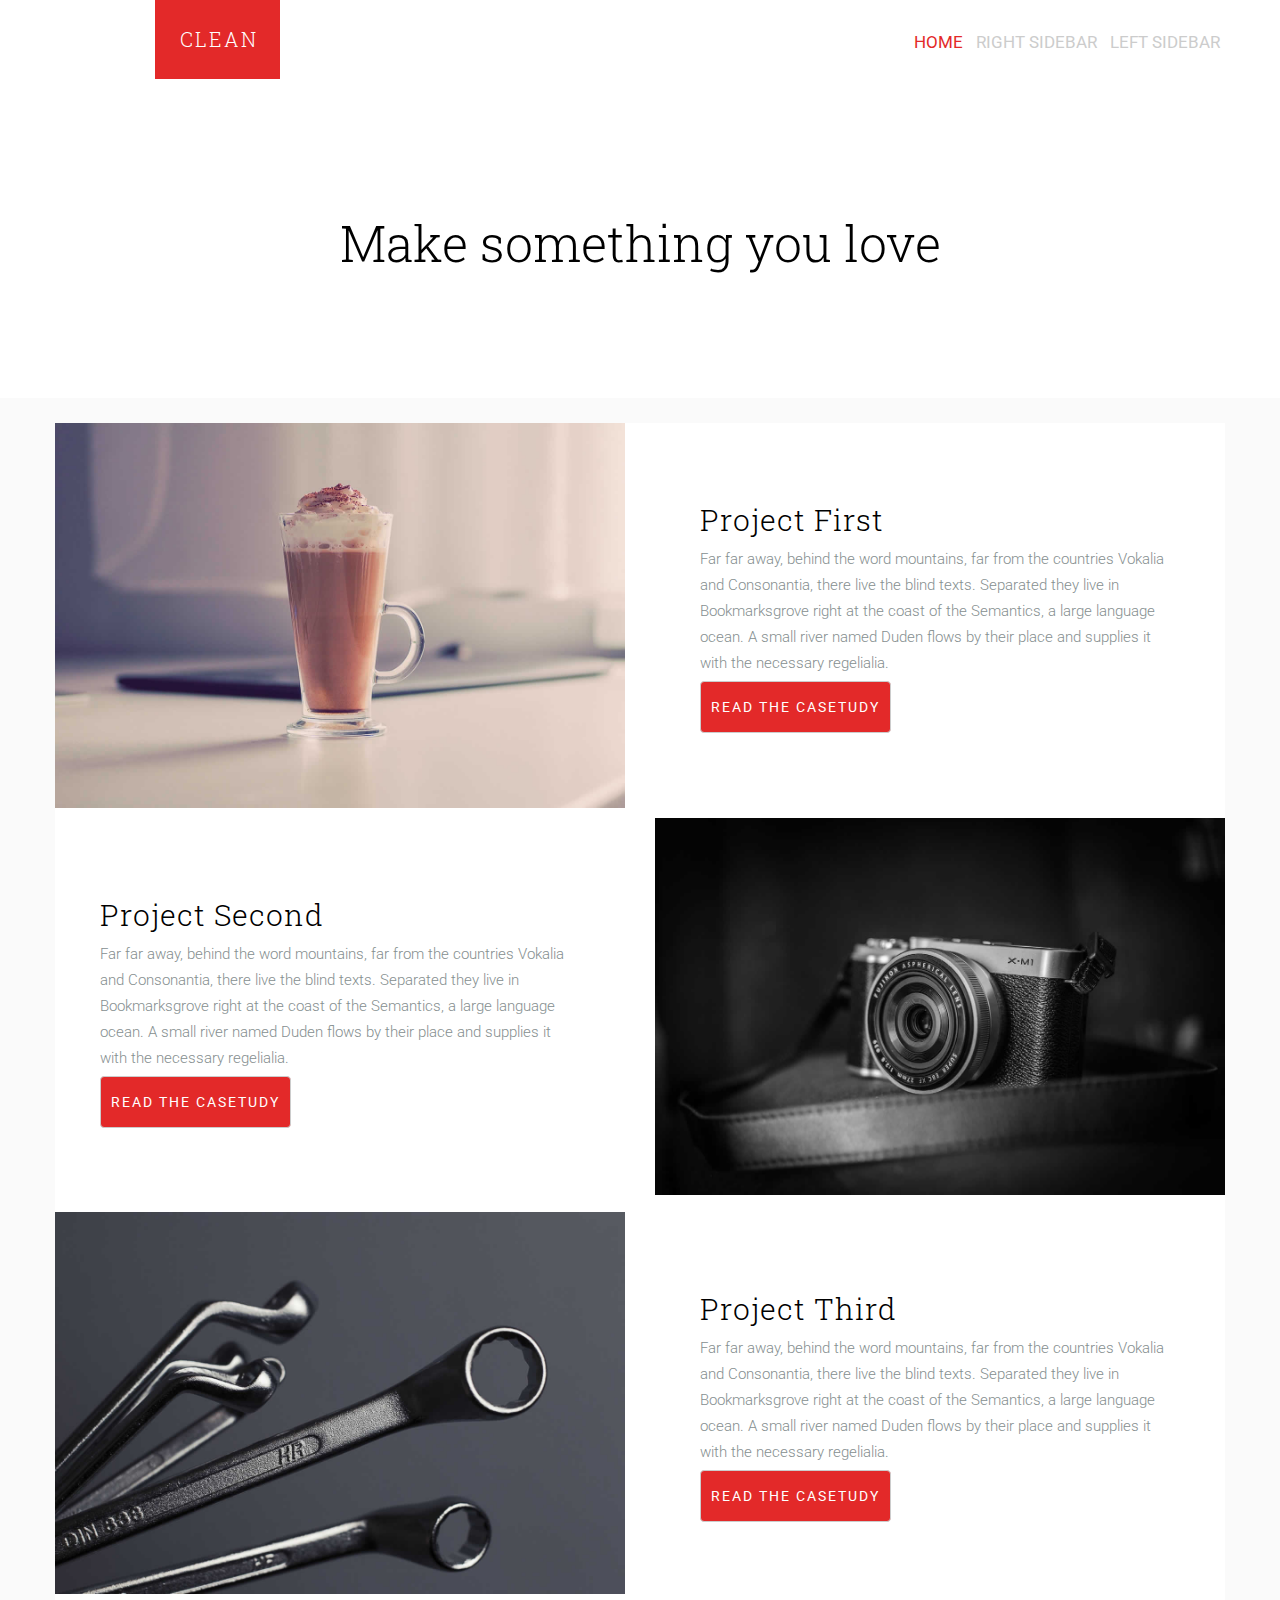
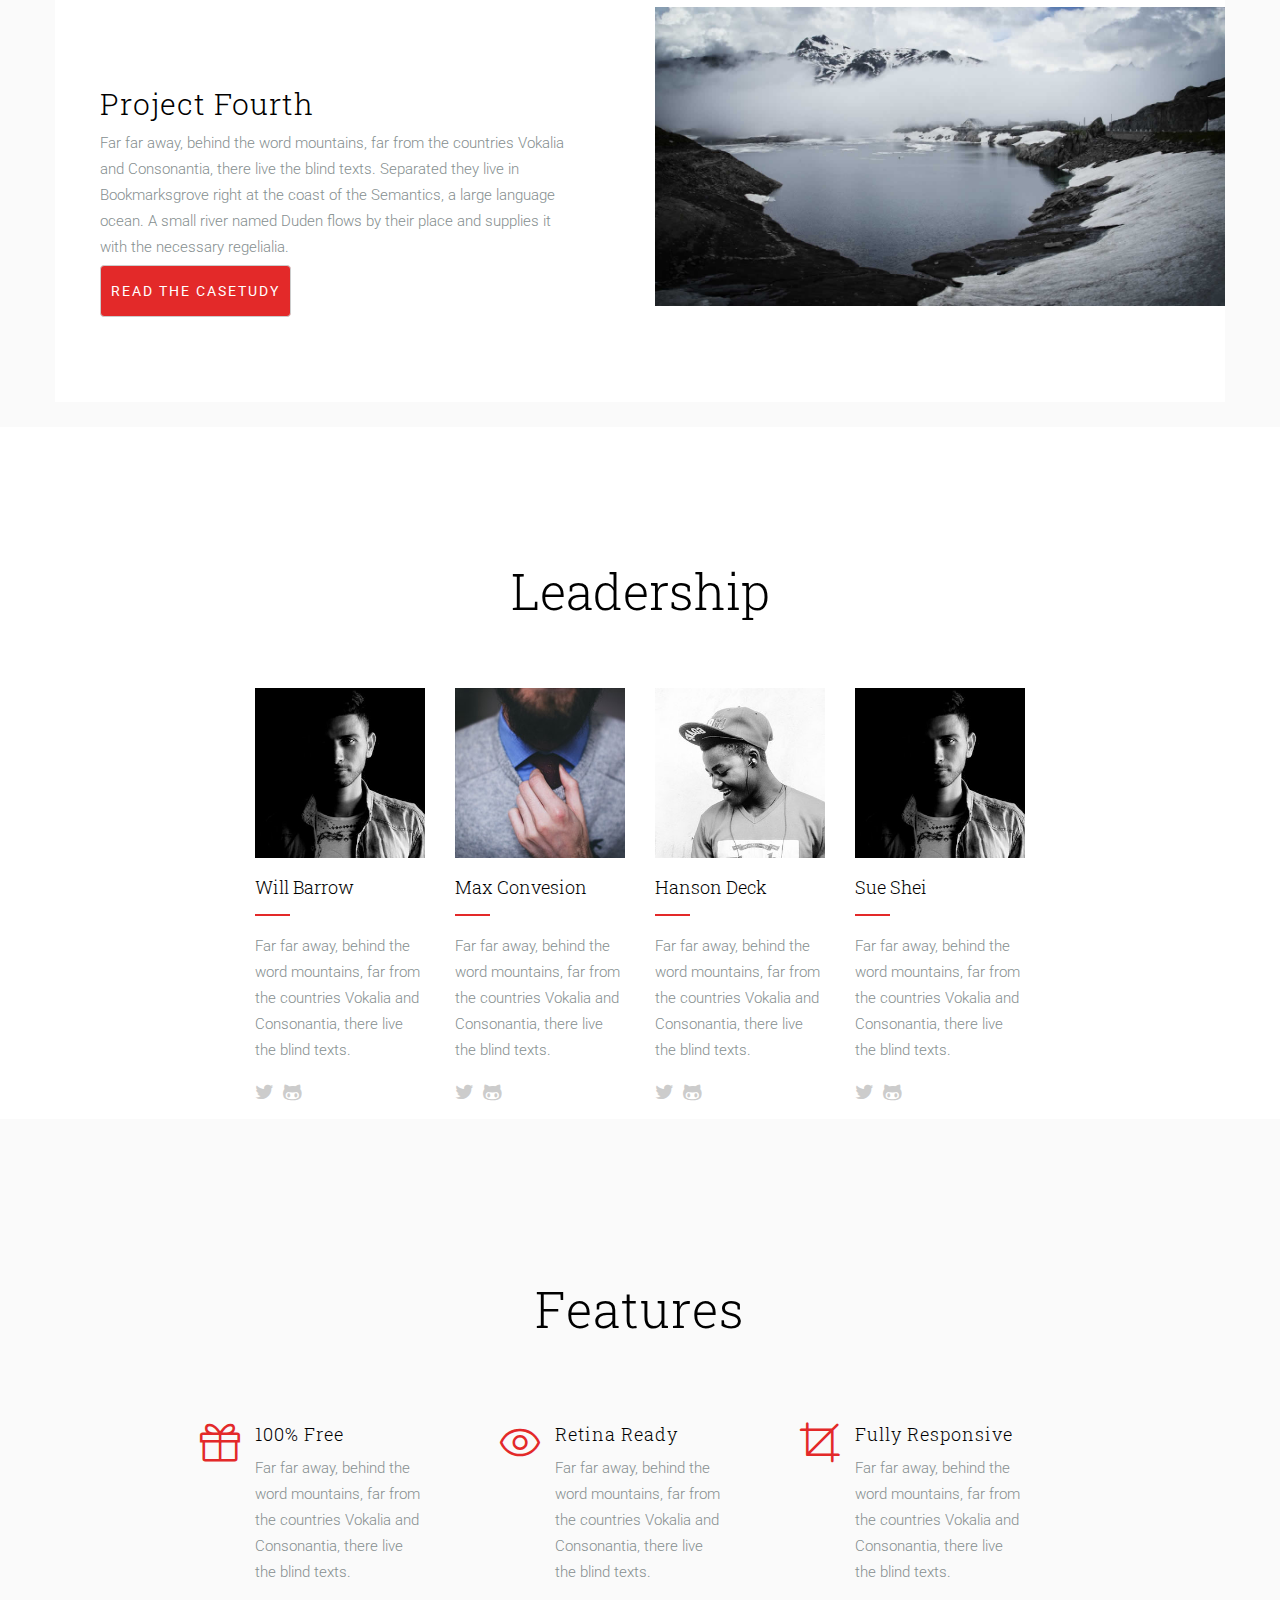
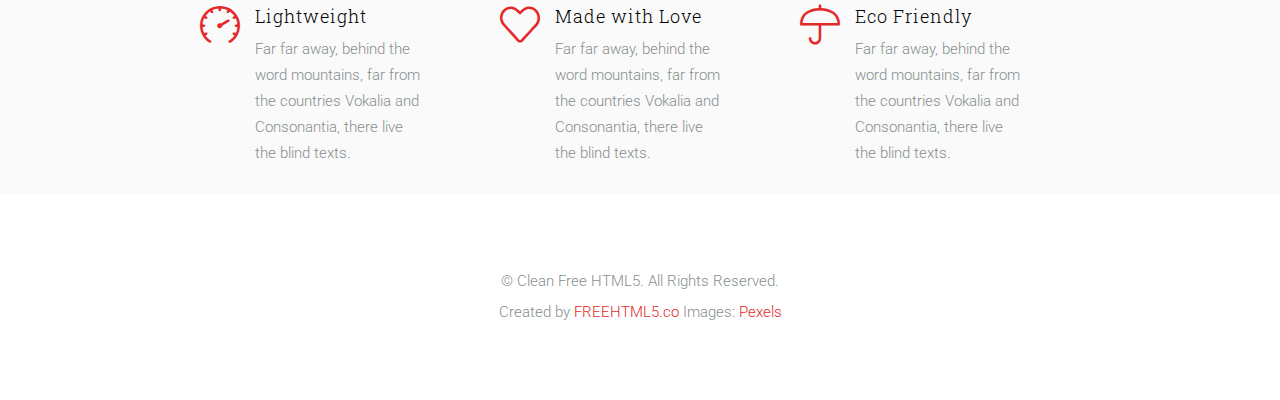
==== commit f85f41ba: "test" ====
--- a/index.html
+++ b/index.html
@@ -20,10 +20,10 @@
 
 <div class="container">
     <div class="row">
-        <div class="col-md-1 col-md-offset-1">
-            <div>CLEAN</div>
-        </div>
-        <div class="col-md-9">
+        <div class="col-md-2 col-md-offset-1 col-xs-12 col-xs-offset-0">
+            <div class="logo">CLEAN</div>
+        </div>
+        <div class="col-md-9 col-xs-12">
             <ul class="list-inline">
                 <li>
                     <a class="active" href="index.html">HOME</a></li>
--- a/css/styles.css
+++ b/css/styles.css
@@ -28,7 +28,7 @@
 h3{
     font-size: 18px;
 }
-.col-md-1 div{
+.logo{
     border-radius: 0;
     background-color: #e32929;
     color: white;
@@ -150,7 +150,7 @@
 }
 .list-check li:before{
     content: "\e042";
-    font-family: 'icomoon';
+    font-family: 'icomoon', serif;
     position: absolute;
     top: 0;
     left: 0;
@@ -175,3 +175,10 @@
 .main-color-bg{
     background-color: #ffffff !important;
 }
+
+@media screen  and (max-width: 320px){
+    .inline-img div {
+        padding-left: 8%;
+    }
+
+}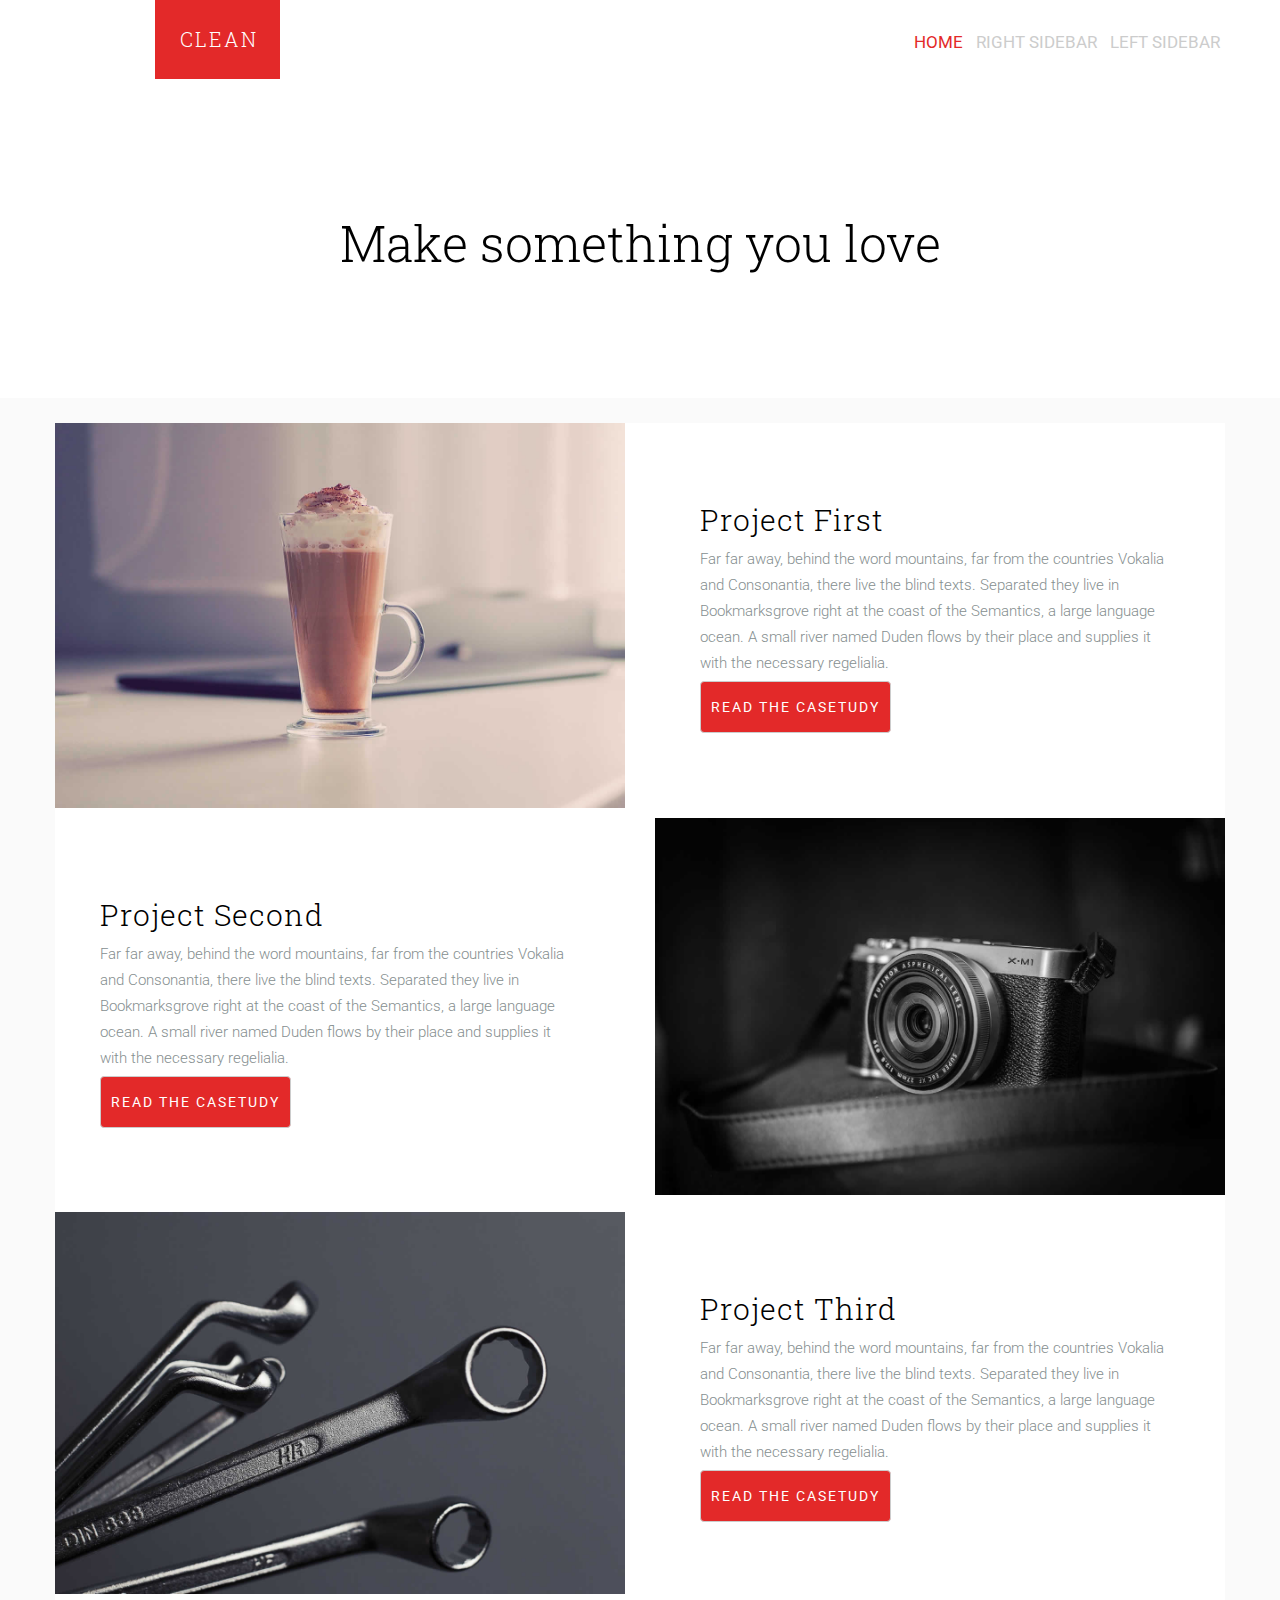
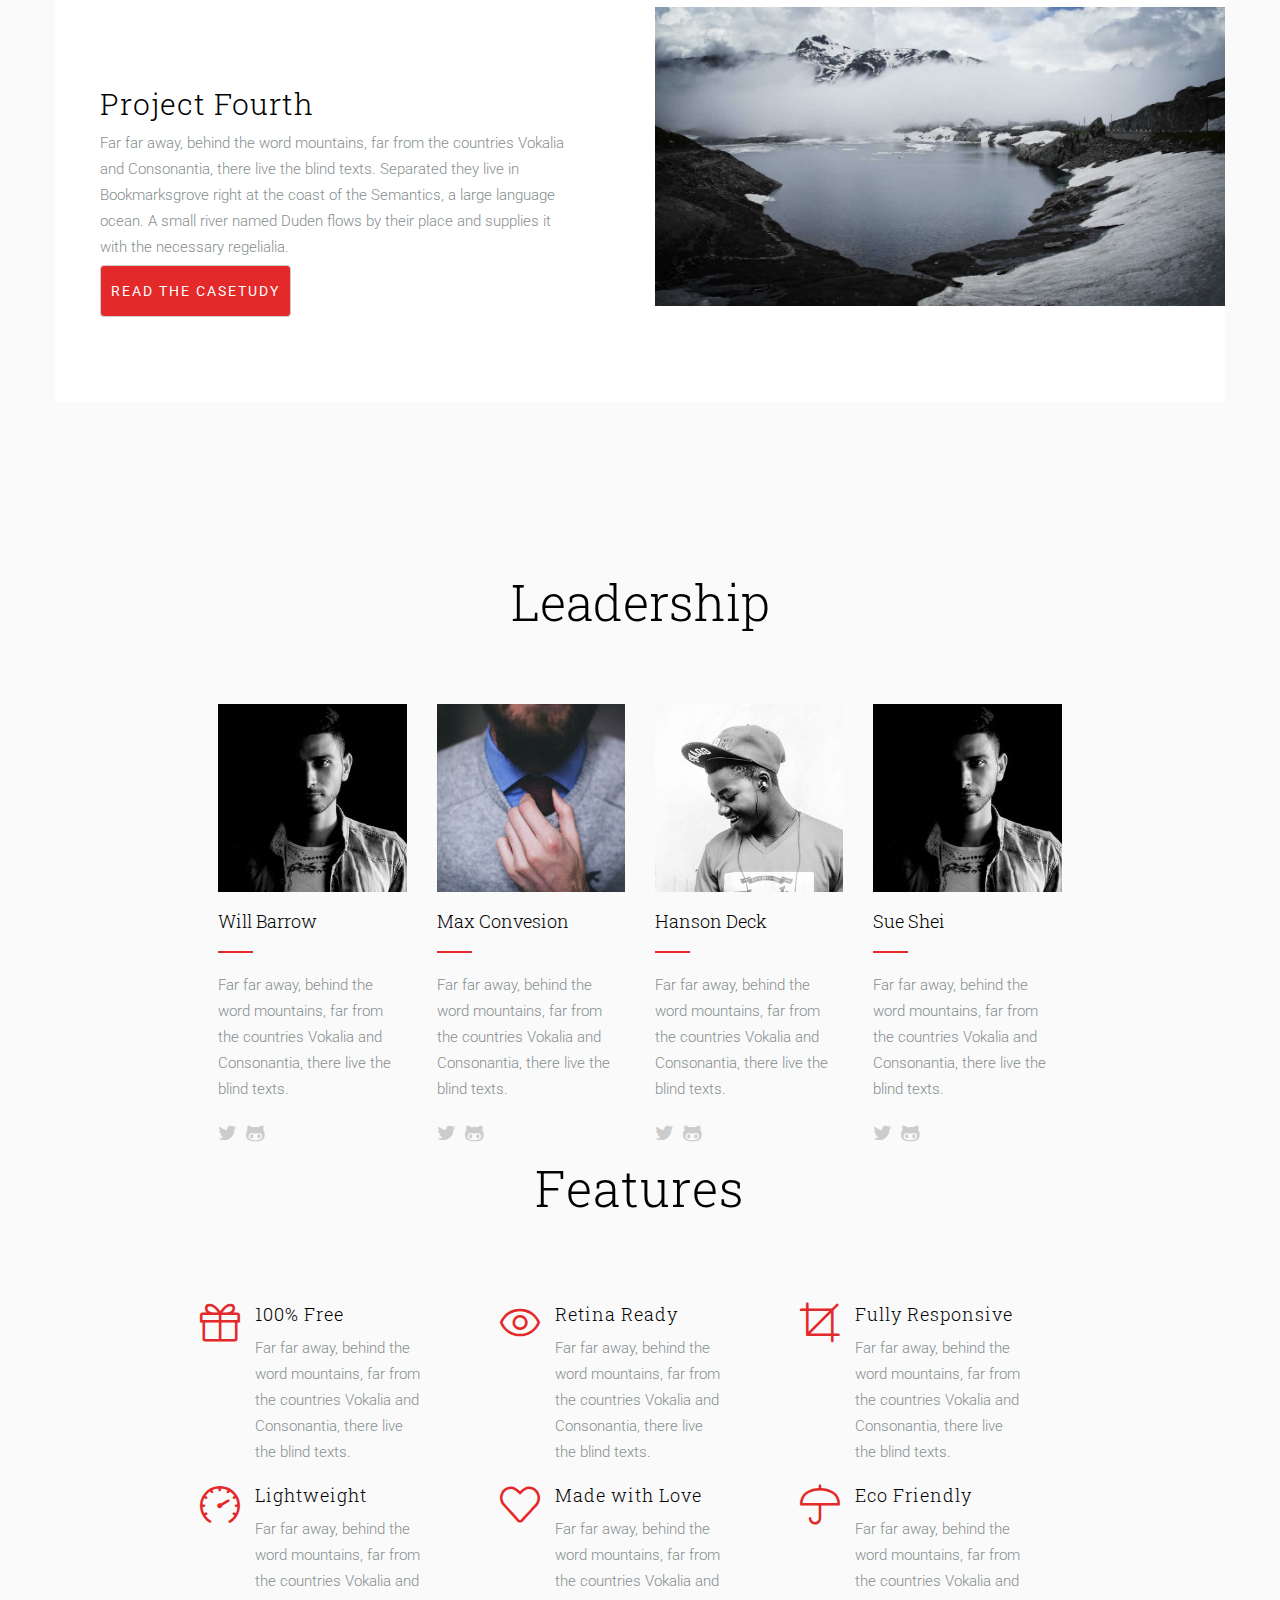
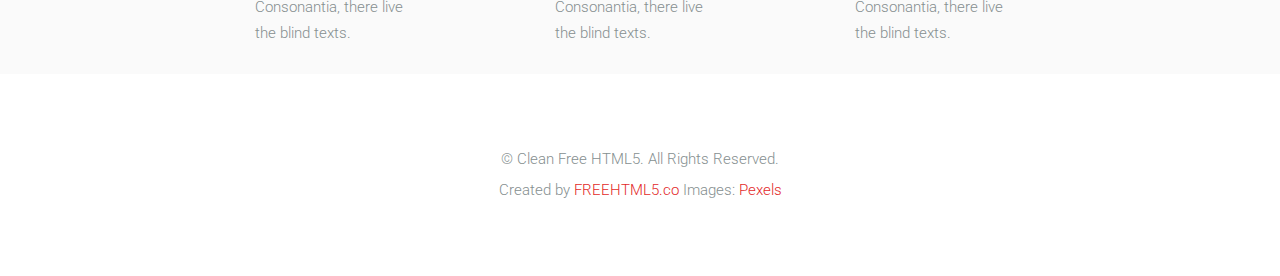
==== commit 5575ad9b: "changes for xs devices" ====
--- a/index.html
+++ b/index.html
@@ -5,6 +5,7 @@
     <meta name="viewport"
           content="width=device-width, user-scalable=no, initial-scale=1.0, maximum-scale=1.0, minimum-scale=1.0">
     <meta http-equiv="X-UA-Compatible" content="ie=edge">
+
     <link href="css/bootstrap.min.css" rel="stylesheet">
     <link rel="stylesheet" type="text/css" href="css/styles.css">
     <link rel="stylesheet" type="text/css" href="css/icomoon.css">
@@ -37,7 +38,7 @@
     <h1 class="center-block">Make something you love</h1>
 </div>
 
-<div class="main_col second-color-bg">
+<div class="main_col second-color-bg col-xs-12">
     <div class="container main-color-bg">
         <div class="row">
             <div class="col-md-6">
@@ -115,11 +116,11 @@
     </div>
 </div>
 
-<div class="container">
+<div class="container col-xs-12">
     <h1 class="center-block padding-bottom">Leadership</h1>
     <div class="row inline-img">
 
-        <div class="col-md-2 col-md-offset-2">
+        <div class="col-md-2 col-md-offset-2 ">
             <img src="img/user.jpg" class="img-responsive" alt="Responsive image">
             <h3>Will Barrow</h3>
             <p>Far far away, behind the word mountains, far from the countries Vokalia and Consonantia, there live the
@@ -127,7 +128,7 @@
             <a href="#"><i class="fa fa-twitter" aria-hidden="true"></i></a>
             <a href="#"><i class="fa fa-github-alt" aria-hidden="true"></i></a>
         </div>
-        <div class="col-md-2">
+        <div class="col-md-2 ">
             <img src="img/user_2.jpg" class="img-responsive" alt="Responsive image">
             <h3>Max Convesion</h3>
             <p>Far far away, behind the word mountains, far from the countries Vokalia and Consonantia, there live the
@@ -212,11 +213,12 @@
 
 </div>
 
-<footer class="text-center">
+<footer class="text-center col-xs-12">
     <div><p>© Clean Free HTML5. All Rights Reserved.</p>
         <p>  Created by
             <a href="http://freehtml5.co/"> FREEHTML5.co</a> Images: <a href="http://pexels.com/"> Pexels</a></p>
     </div>
 </footer>
 </body>
+
 </html>
--- a/css/styles.css
+++ b/css/styles.css
@@ -175,6 +175,11 @@
 .main-color-bg{
     background-color: #ffffff !important;
 }
+@media screen  and (max-width: 1020px){
+    .row{
+        margin: 0;
+    }
+}
 
 @media screen  and (max-width: 320px){
     .inline-img div {
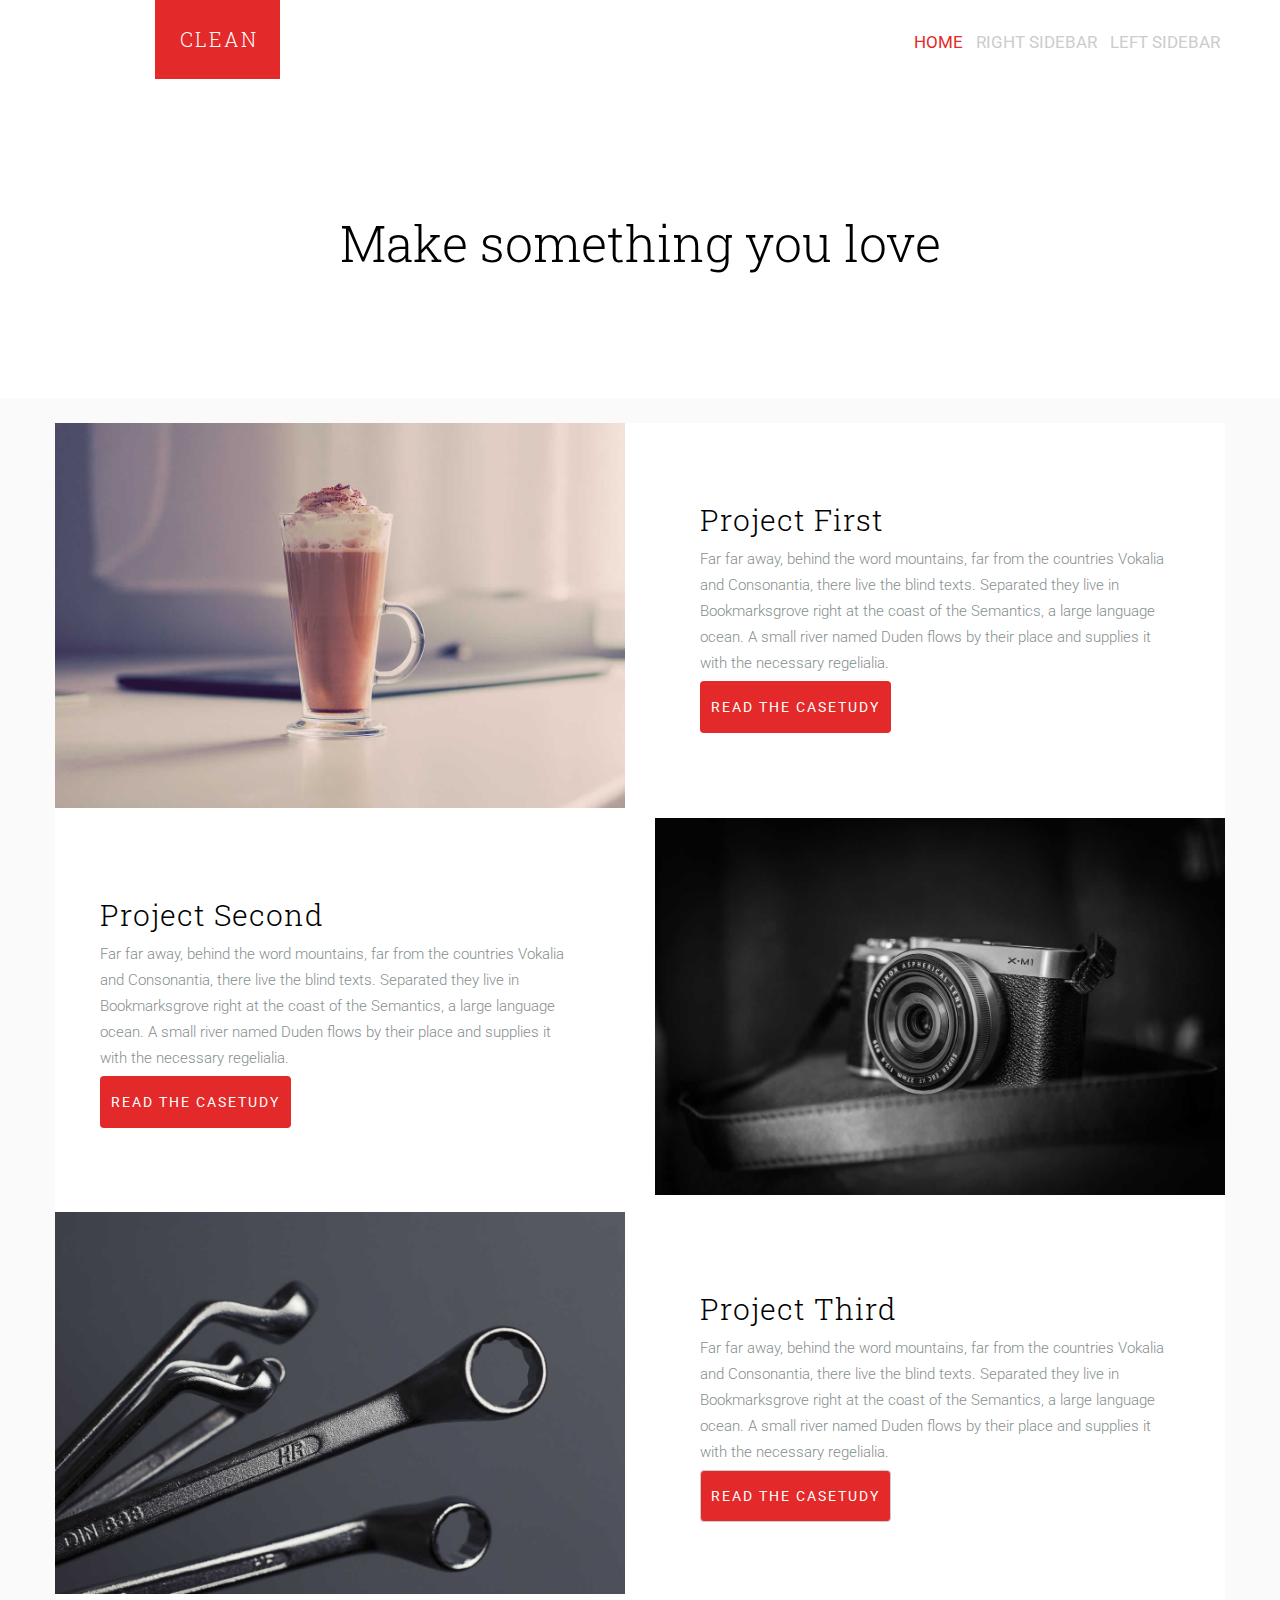
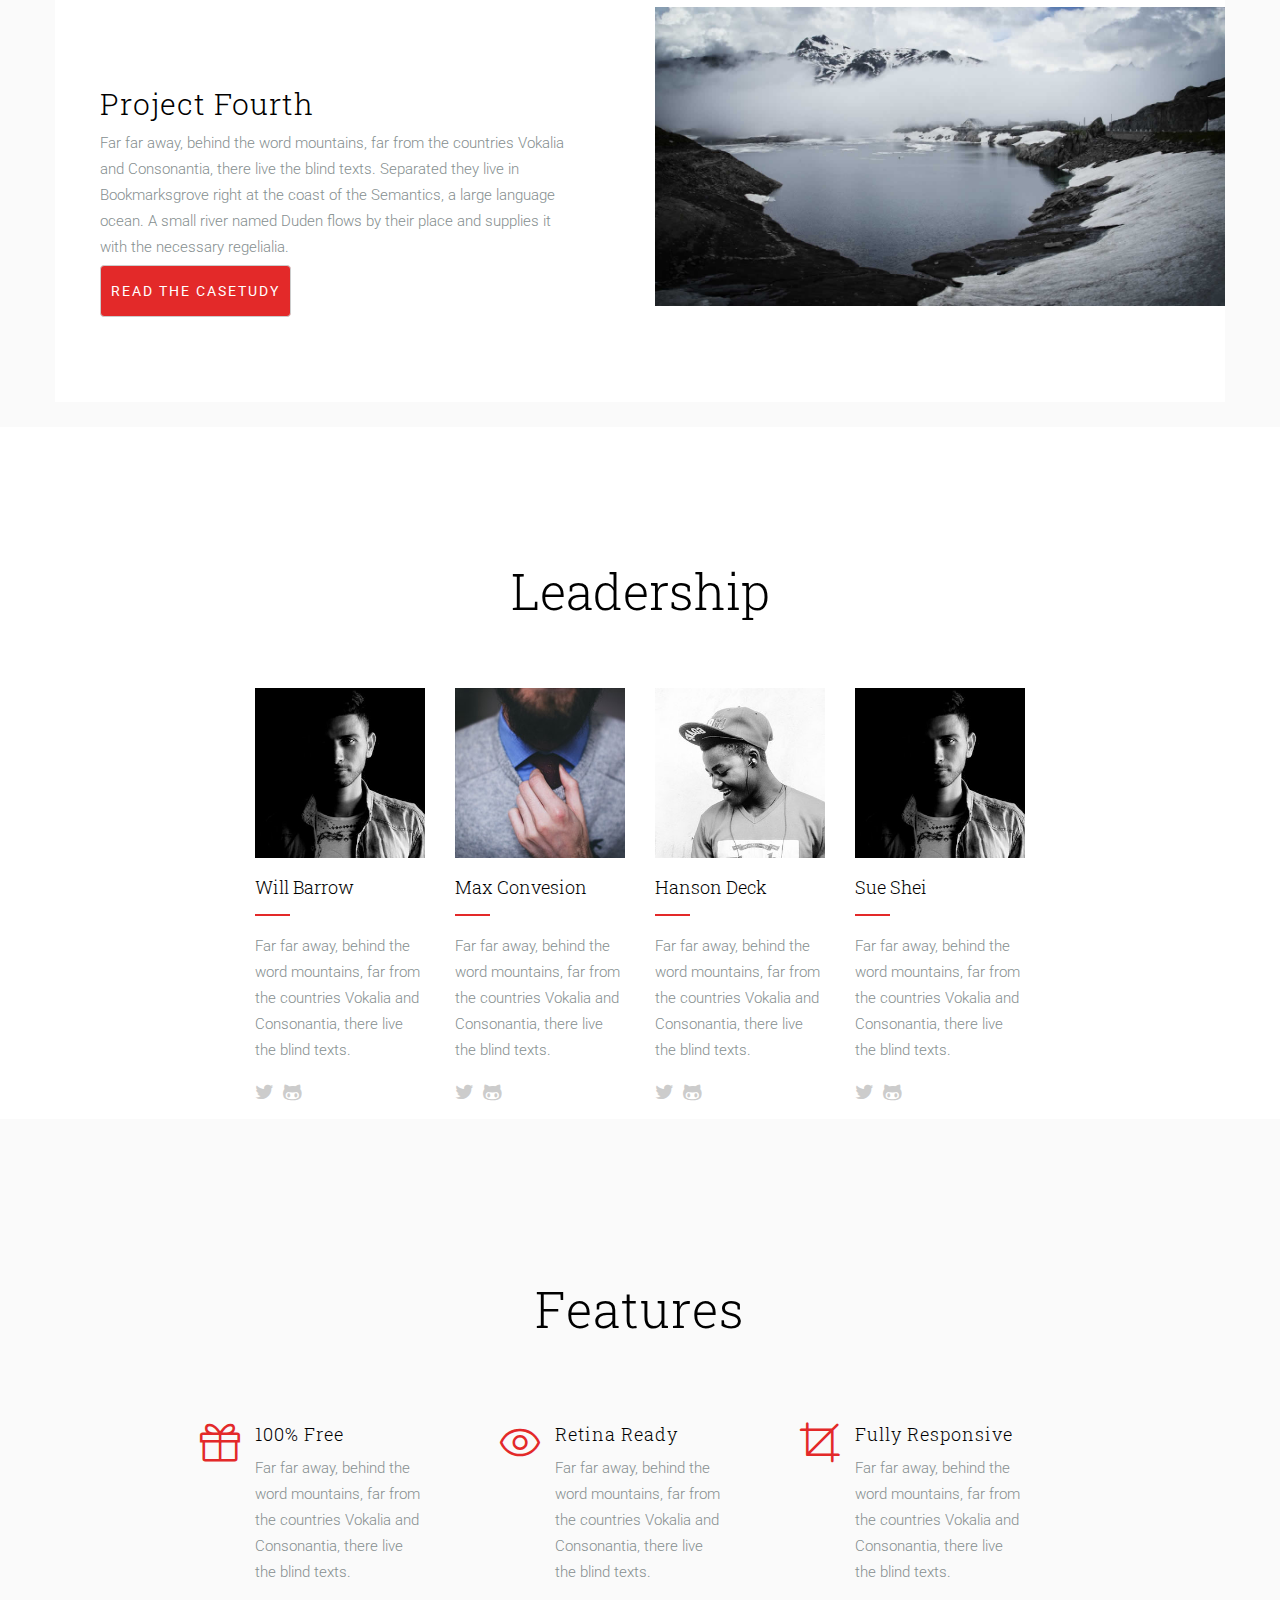
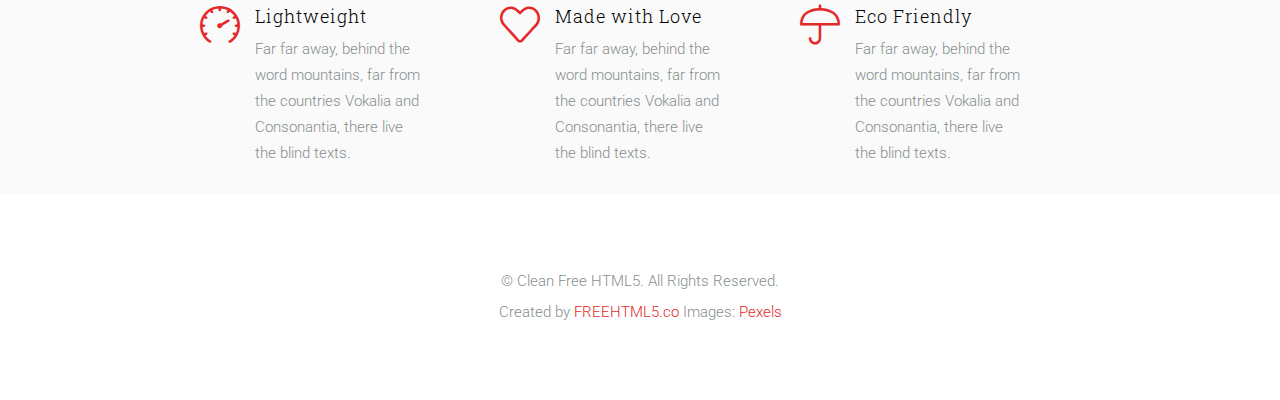
==== commit 389d9918: "changes logo" ====
--- a/index.html
+++ b/index.html
@@ -5,8 +5,7 @@
     <meta name="viewport"
           content="width=device-width, user-scalable=no, initial-scale=1.0, maximum-scale=1.0, minimum-scale=1.0">
     <meta http-equiv="X-UA-Compatible" content="ie=edge">
-
-    <link href="css/bootstrap.min.css" rel="stylesheet">
+    <link rel="stylesheet" href="css/bootstrap.min.css">
     <link rel="stylesheet" type="text/css" href="css/styles.css">
     <link rel="stylesheet" type="text/css" href="css/icomoon.css">
     <link rel="stylesheet" type="text/css" href="css/animate.css">
@@ -14,7 +13,8 @@
     <link rel="stylesheet" href="fonts/fonts-awesome/css/font-awesome.min.css">
     <link href='http://fonts.googleapis.com/css?family=Roboto:400,300,100,500' rel='stylesheet' type='text/css'>
     <link href='http://fonts.googleapis.com/css?family=Roboto+Slab:400,300,100,500' rel='stylesheet' type='text/css'>
-
+    <script src="https://ajax.googleapis.com/ajax/libs/jquery/3.2.1/jquery.min.js"></script>
+    <script src="js/bootstrap.min.js"></script>
     <title>Site_with_bootstrap</title>
 </head>
 <body>
@@ -38,7 +38,7 @@
     <h1 class="center-block">Make something you love</h1>
 </div>
 
-<div class="main_col second-color-bg col-xs-12">
+<div class="main_col second-color-bg">
     <div class="container main-color-bg">
         <div class="row">
             <div class="col-md-6">
@@ -53,74 +53,78 @@
                     regelialia.
                 </p>
                 <p>
-                    <a class="btn btn-default" href="#" role="button">READ THE CASETUDY</a>
-                </p>
-            </div>
-        </div>
-
-
-        <div class="row">
-            <div class="col-md-6 padding">
-                <h2>Project Second</h2>
-                <p>
-                    Far far away, behind the word mountains, far from the countries Vokalia and Consonantia, there live
-                    the blind texts. Separated they live in Bookmarksgrove right at the coast of the Semantics, a large
-                    language ocean. A small river named Duden flows by their place and supplies it with the necessary
-                    regelialia.
-                </p>
-                <p>
-                    <a class="btn btn-default" href="#" role="button">READ THE CASETUDY</a>
-                </p>
-            </div>
-            <div class="col-md-6">
-                <img src="img/img_2.jpg" class="img-responsive" alt="Responsive image">
-            </div>
-        </div>
-
-
-        <div class="row">
-            <div class="col-md-6">
-                <img src="img/img_3.jpg" class="img-responsive" alt="Responsive image">
-            </div>
-            <div class="col-md-6 padding">
-                <h2>Project Third</h2>
-                <p>
-                    Far far away, behind the word mountains, far from the countries Vokalia and Consonantia, there live
-                    the blind texts. Separated they live in Bookmarksgrove right at the coast of the Semantics, a large
-                    language ocean. A small river named Duden flows by their place and supplies it with the necessary
-                    regelialia.
-                </p>
-                <p>
-                    <a class="btn btn-default" href="#" role="button">READ THE CASETUDY</a>
-                </p>
-            </div>
-        </div>
-
-        <div class="row">
-            <div class="col-md-6 padding">
-                <h2>Project Fourth</h2>
-                <p>
-                    Far far away, behind the word mountains, far from the countries Vokalia and Consonantia, there live
-                    the blind texts. Separated they live in Bookmarksgrove right at the coast of the Semantics, a large
-                    language ocean. A small river named Duden flows by their place and supplies it with the necessary
-                    regelialia.
-                </p>
-                <p>
-                    <a class="btn btn-default" href="#" role="button">READ THE CASETUDY</a>
-                </p>
-            </div>
-            <div class="col-md-6">
-                <img src="img/img_4.jpg" class="img-responsive" alt="Responsive image">
-            </div>
-        </div>
-    </div>
-</div>
-
-<div class="container col-xs-12">
+                    <a type="button" class="btn " href="#" role="button" data-toggle="modal" data-target="#modal">READ
+                        THE CASETUDY</a>
+
+</p>
+</div>
+</div>
+
+
+<div class="row">
+    <div class="col-md-6 padding">
+        <h2>Project Second</h2>
+        <p>
+            Far far away, behind the word mountains, far from the countries Vokalia and Consonantia, there live
+            the blind texts. Separated they live in Bookmarksgrove right at the coast of the Semantics, a large
+            language ocean. A small river named Duden flows by their place and supplies it with the necessary
+            regelialia.
+        </p>
+        <p>
+            <a type="button" class="btn " href="#" role="button" data-toggle="modal" data-target="#modal">READ
+                THE CASETUDY</a>
+
+        </p>
+    </div>
+    <div class="col-md-6">
+        <img src="img/img_2.jpg" class="img-responsive" alt="Responsive image">
+    </div>
+</div>
+
+
+<div class="row">
+    <div class="col-md-6">
+        <img src="img/img_3.jpg" class="img-responsive" alt="Responsive image">
+    </div>
+    <div class="col-md-6 padding">
+        <h2>Project Third</h2>
+        <p>
+            Far far away, behind the word mountains, far from the countries Vokalia and Consonantia, there live
+            the blind texts. Separated they live in Bookmarksgrove right at the coast of the Semantics, a large
+            language ocean. A small river named Duden flows by their place and supplies it with the necessary
+            regelialia.
+        </p>
+        <p>
+            <a class="btn btn-default" href="#" role="button">READ THE CASETUDY</a>
+        </p>
+    </div>
+</div>
+
+<div class="row">
+    <div class="col-md-6 padding">
+        <h2>Project Fourth</h2>
+        <p>
+            Far far away, behind the word mountains, far from the countries Vokalia and Consonantia, there live
+            the blind texts. Separated they live in Bookmarksgrove right at the coast of the Semantics, a large
+            language ocean. A small river named Duden flows by their place and supplies it with the necessary
+            regelialia.
+        </p>
+        <p>
+            <a class="btn btn-default" href="#" role="button">READ THE CASETUDY</a>
+        </p>
+    </div>
+    <div class="col-md-6">
+        <img src="img/img_4.jpg" class="img-responsive" alt="Responsive image">
+    </div>
+</div>
+</div>
+</div>
+
+<div class="container">
     <h1 class="center-block padding-bottom">Leadership</h1>
     <div class="row inline-img">
 
-        <div class="col-md-2 col-md-offset-2 ">
+        <div class="col-md-2 col-md-offset-2">
             <img src="img/user.jpg" class="img-responsive" alt="Responsive image">
             <h3>Will Barrow</h3>
             <p>Far far away, behind the word mountains, far from the countries Vokalia and Consonantia, there live the
@@ -128,7 +132,7 @@
             <a href="#"><i class="fa fa-twitter" aria-hidden="true"></i></a>
             <a href="#"><i class="fa fa-github-alt" aria-hidden="true"></i></a>
         </div>
-        <div class="col-md-2 ">
+        <div class="col-md-2">
             <img src="img/user_2.jpg" class="img-responsive" alt="Responsive image">
             <h3>Max Convesion</h3>
             <p>Far far away, behind the word mountains, far from the countries Vokalia and Consonantia, there live the
@@ -213,12 +217,31 @@
 
 </div>
 
-<footer class="text-center col-xs-12">
-    <div><p>© Clean Free HTML5. All Rights Reserved.</p>
-        <p>  Created by
+<footer class="text-center">
+    <div>
+        <p>© Clean Free HTML5. All Rights Reserved.</p>
+        <p> Created by
             <a href="http://freehtml5.co/"> FREEHTML5.co</a> Images: <a href="http://pexels.com/"> Pexels</a></p>
     </div>
 </footer>
+<div class="modal fade" id="modal" role="dialog">
+    <div class="modal-dialog">
+        <div class="modal-content">
+            <div class="modal-header">
+                <button type="button" class="close" data-dismiss="modal"></button>
+                <h3 class="modal-title">Project Second</h3>
+            </div>
+            <div class="modal-body">
+                <p>Far far away, behind the word mountains, far from the countries Vokalia and Consonantia, there live
+                    the blind texts. Separated they live in Bookmarksgrove right at the coast of the Semantics, a large
+                    language ocean. A small river named Duden flows by their place and supplies it with the necessary
+                    regelialia.</p>
+            </div>
+            <div class="modal-footer">
+                <button type="button" class="btn " data-dismiss="modal">Close</button>
+            </div>
+        </div>
+    </div>
+</div>
 </body>
-
 </html>
--- a/css/styles.css
+++ b/css/styles.css
@@ -175,12 +175,10 @@
 .main-color-bg{
     background-color: #ffffff !important;
 }
-@media screen  and (max-width: 1020px){
-    .row{
-        margin: 0;
-    }
+
+.btn.focus, .btn:focus, .btn:hover{
+
 }
-
 @media screen  and (max-width: 320px){
     .inline-img div {
         padding-left: 8%;
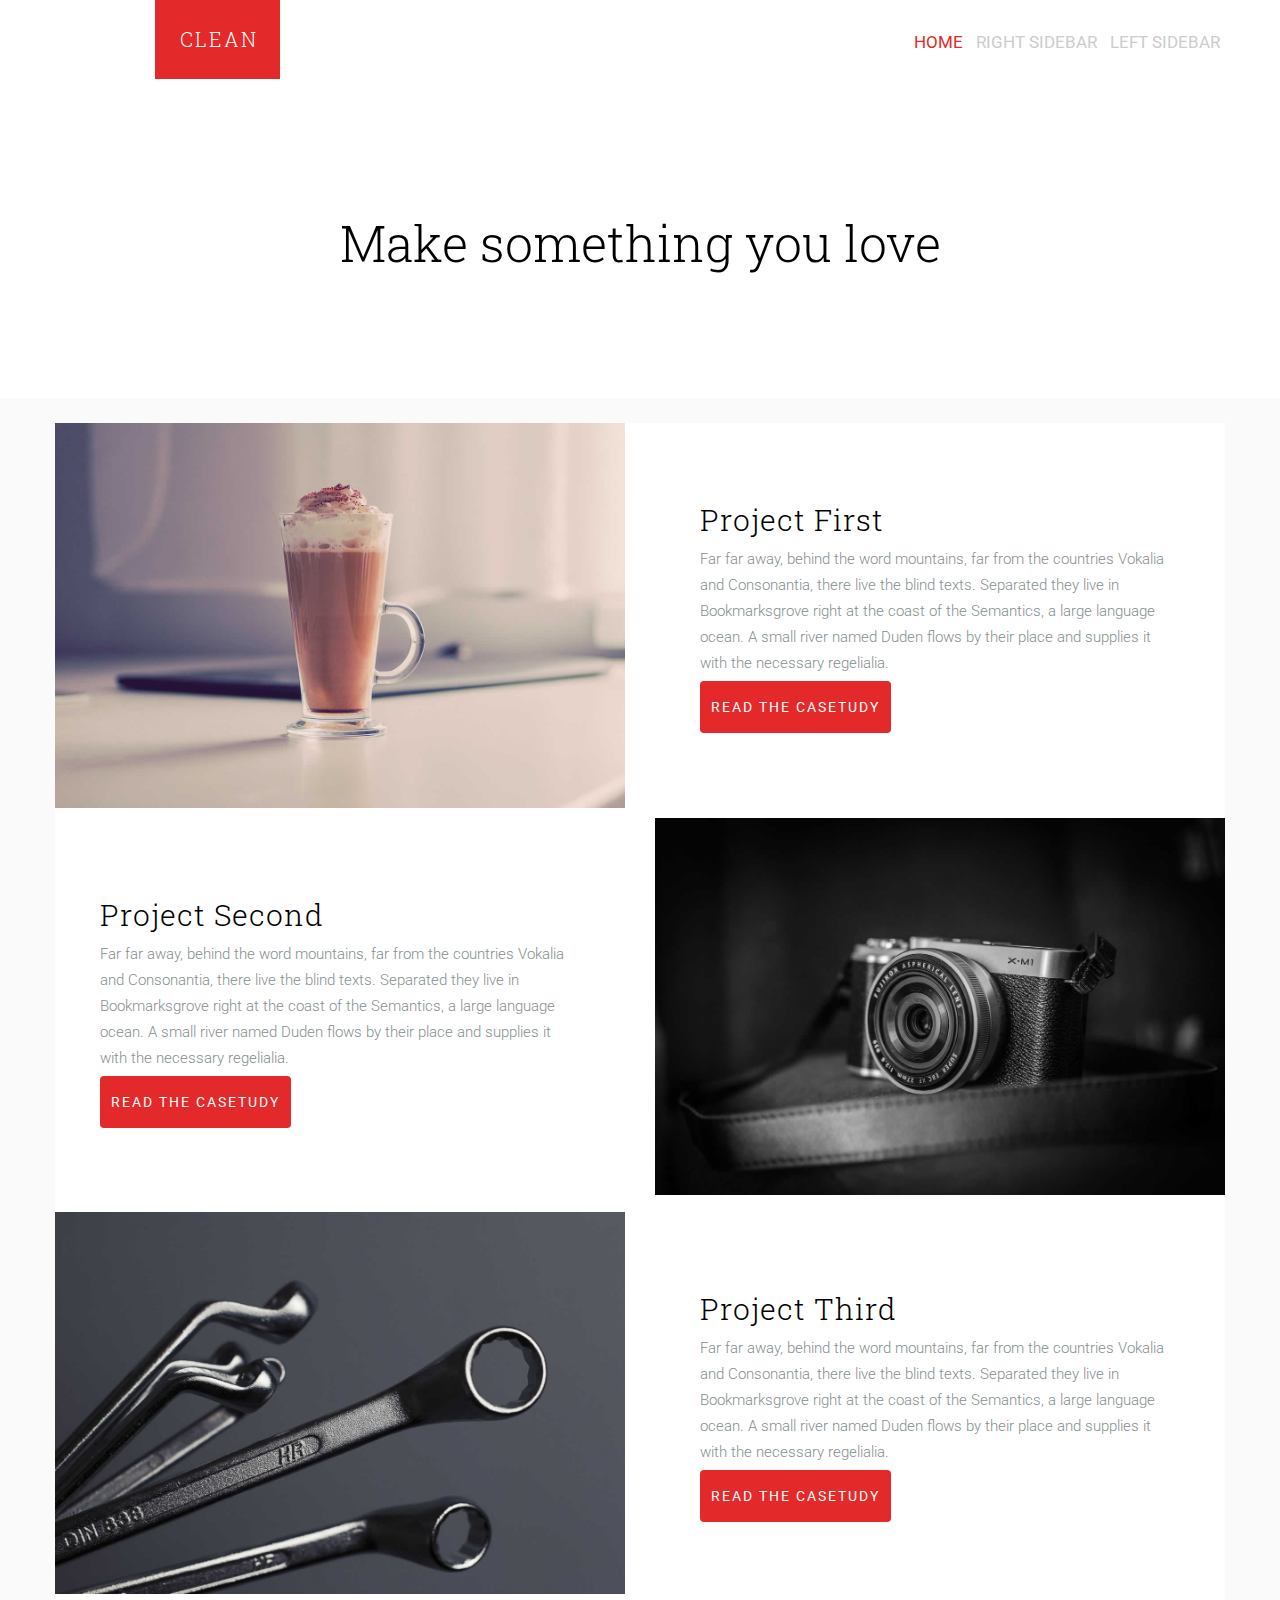
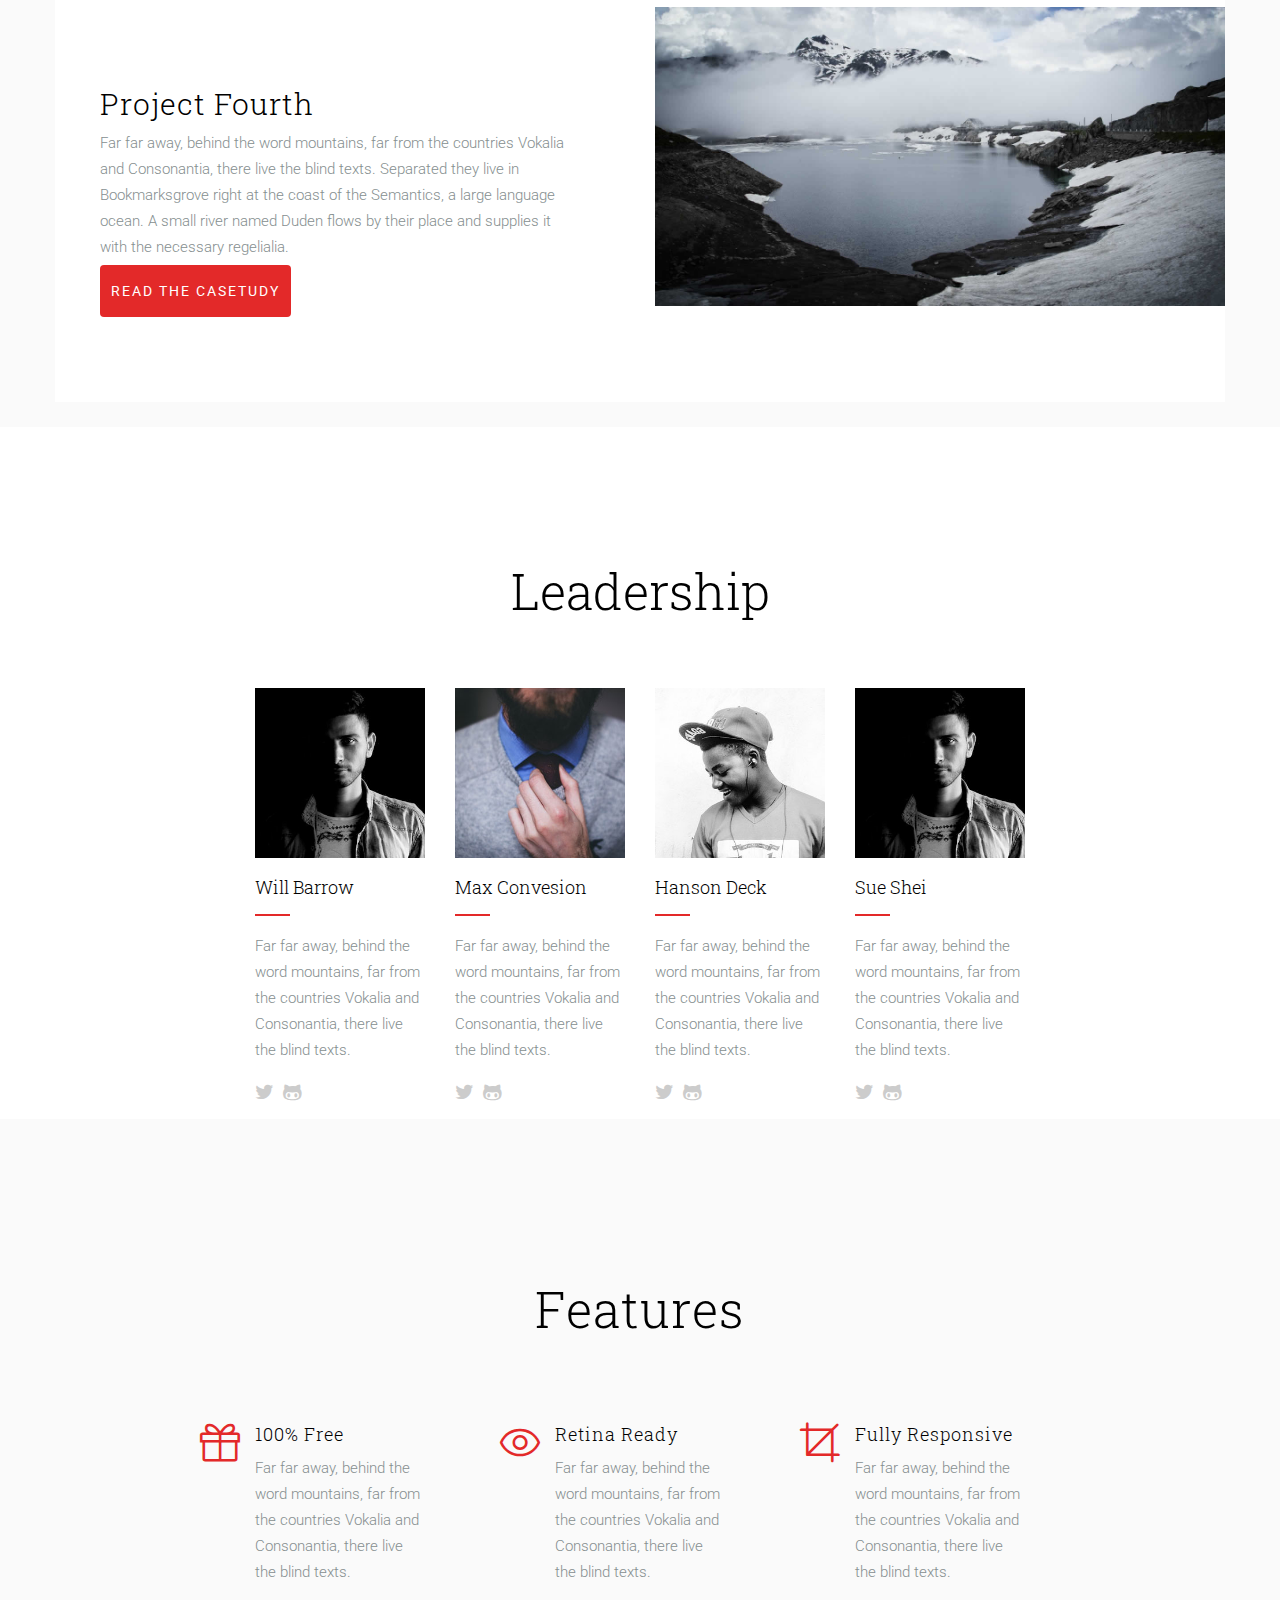
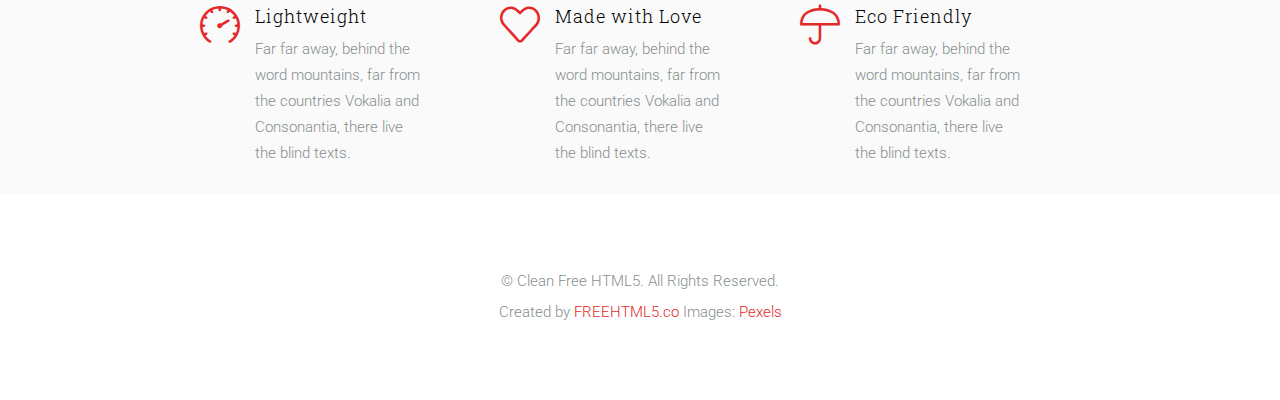
==== commit a75971bc: "changes bootstrap modals" ====
--- a/index.html
+++ b/index.html
@@ -53,12 +53,10 @@
                     regelialia.
                 </p>
                 <p>
-                    <a type="button" class="btn " href="#" role="button" data-toggle="modal" data-target="#modal">READ
-                        THE CASETUDY</a>
-
-</p>
-</div>
-</div>
+                    <a type="button" class="btn "  role="button" data-toggle="modal" data-target="#modal">READ THE CASETUDY</a>
+                </p>
+            </div>
+        </div>
 
 
 <div class="row">
@@ -95,7 +93,7 @@
             regelialia.
         </p>
         <p>
-            <a class="btn btn-default" href="#" role="button">READ THE CASETUDY</a>
+            <a type="button" class="btn "  role="button" data-toggle="modal" data-target="#modal">READ THE CASETUDY</a>
         </p>
     </div>
 </div>
@@ -110,7 +108,7 @@
             regelialia.
         </p>
         <p>
-            <a class="btn btn-default" href="#" role="button">READ THE CASETUDY</a>
+            <a type="button" class="btn "  role="button" data-toggle="modal" data-target="#modal">READ THE CASETUDY</a>
         </p>
     </div>
     <div class="col-md-6">
@@ -229,7 +227,7 @@
         <div class="modal-content">
             <div class="modal-header">
                 <button type="button" class="close" data-dismiss="modal"></button>
-                <h3 class="modal-title">Project Second</h3>
+                <h3 class="modal-title">Project</h3>
             </div>
             <div class="modal-body">
                 <p>Far far away, behind the word mountains, far from the countries Vokalia and Consonantia, there live
--- a/css/styles.css
+++ b/css/styles.css
@@ -84,11 +84,11 @@
 .container{
     padding: 0;
 }
-.btn{
+.btn, .btn.focus, .btn:focus, .btn:hover{
     background: #e32929;
     margin-bottom: 20px;
     padding: 15px 10px;
-    color: #fff;
+    color: #fff !important;
     letter-spacing: 2px;
 }
 
@@ -175,6 +175,11 @@
 .main-color-bg{
     background-color: #ffffff !important;
 }
+@media screen  and (max-width: 1020px){
+    .row{
+        margin: 0;
+    }
+}
 
 .btn.focus, .btn:focus, .btn:hover{
 
